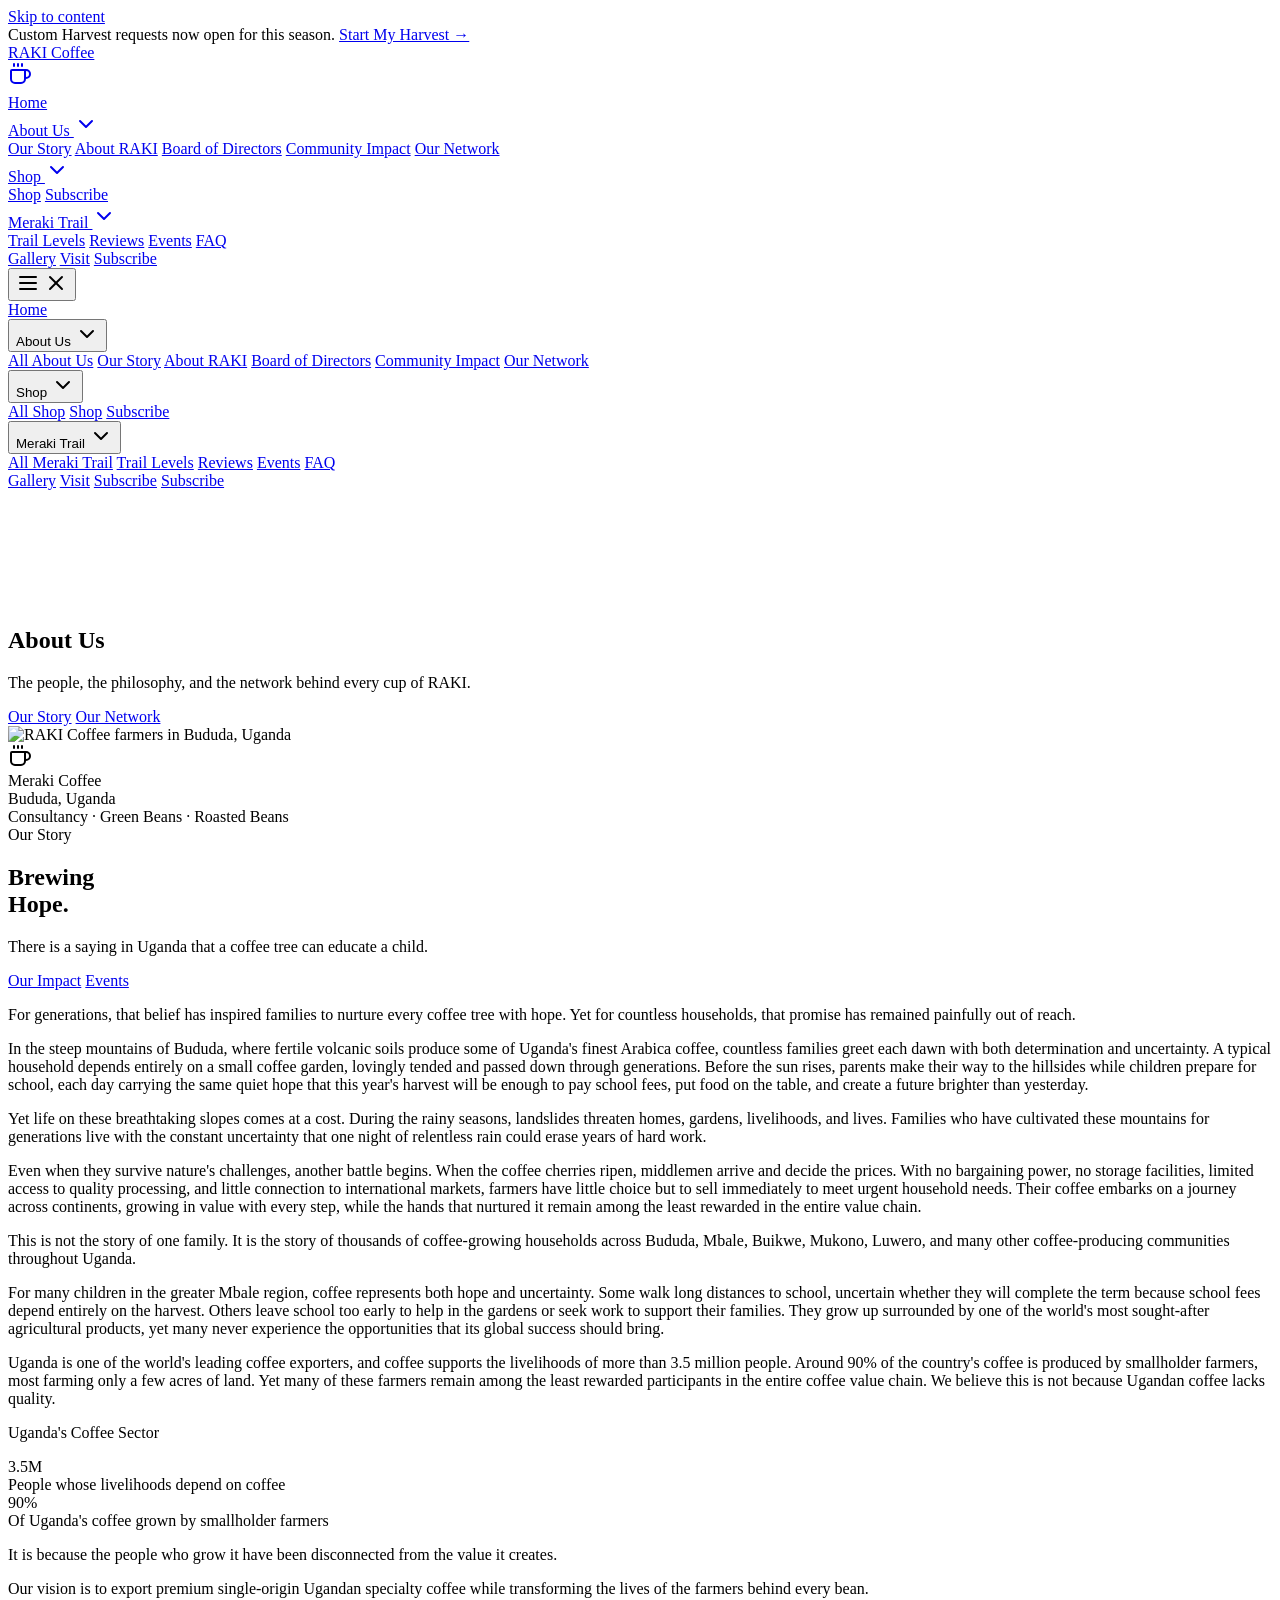
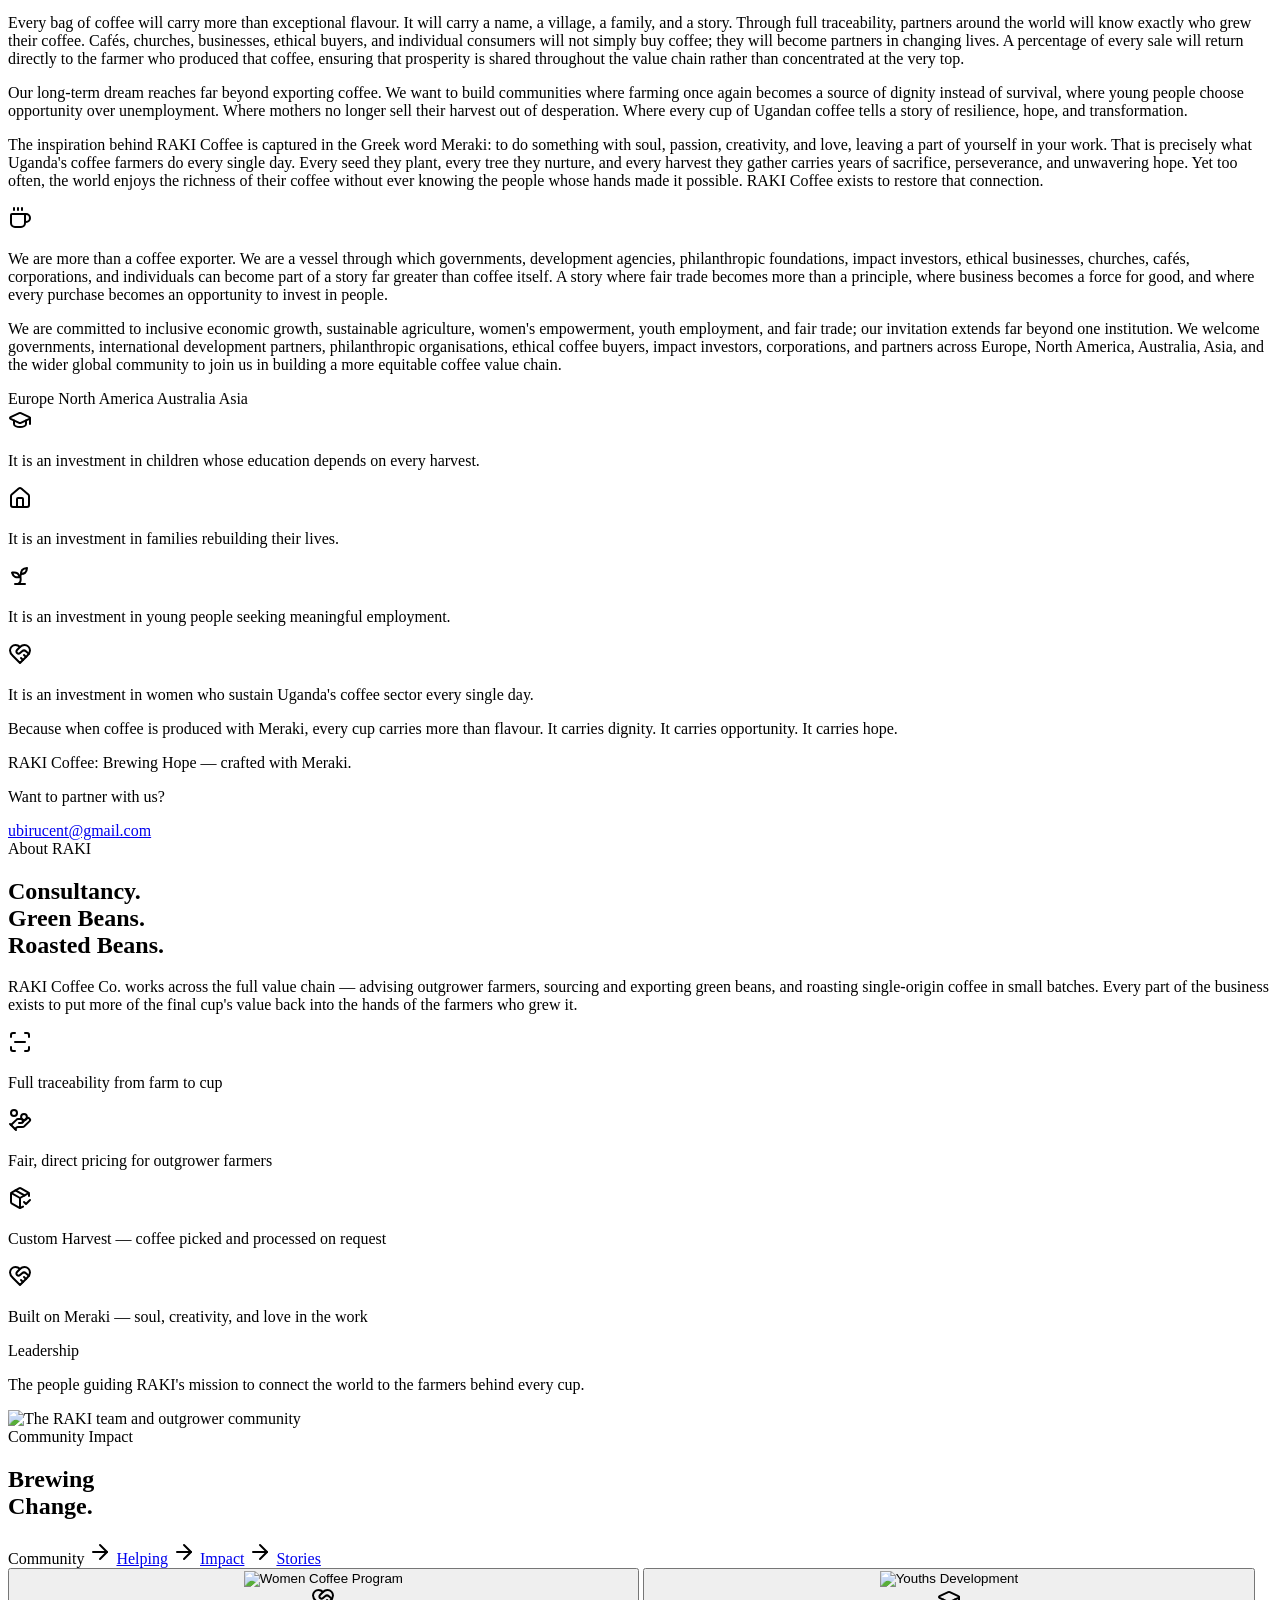
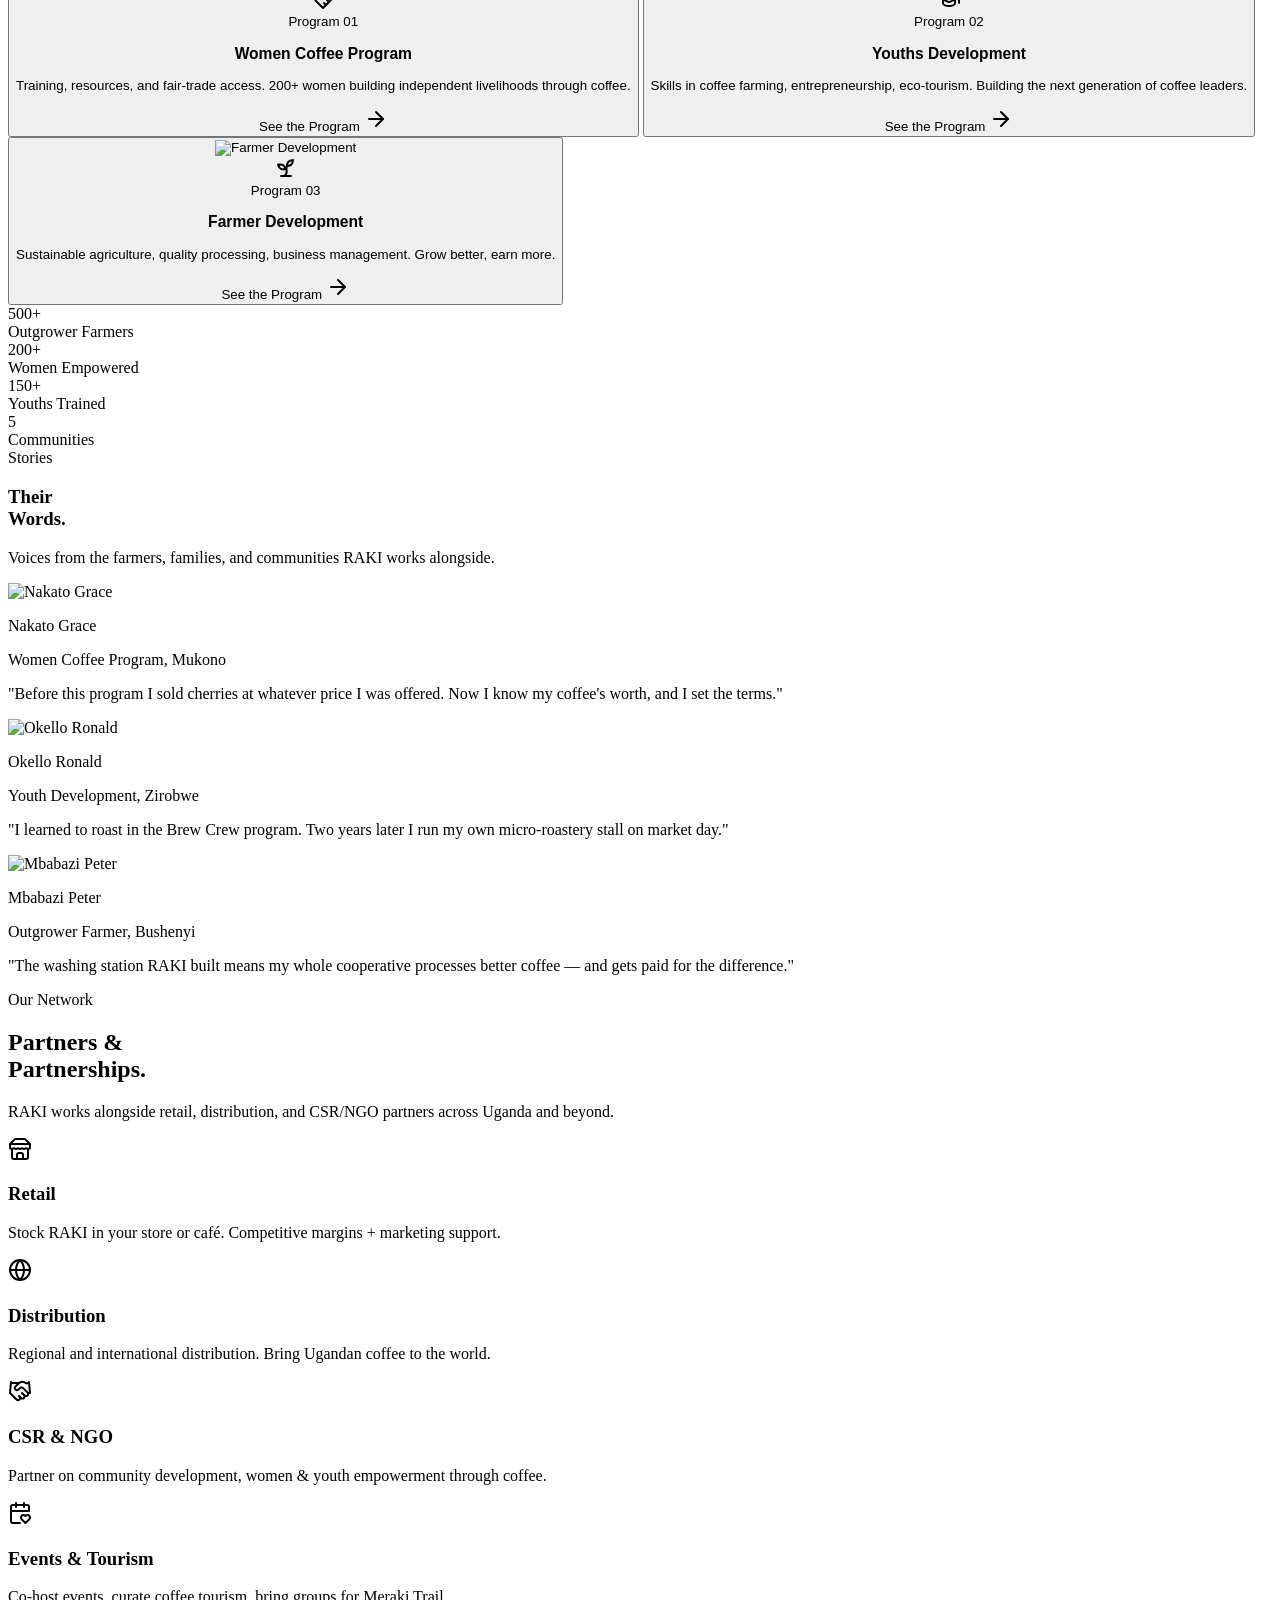
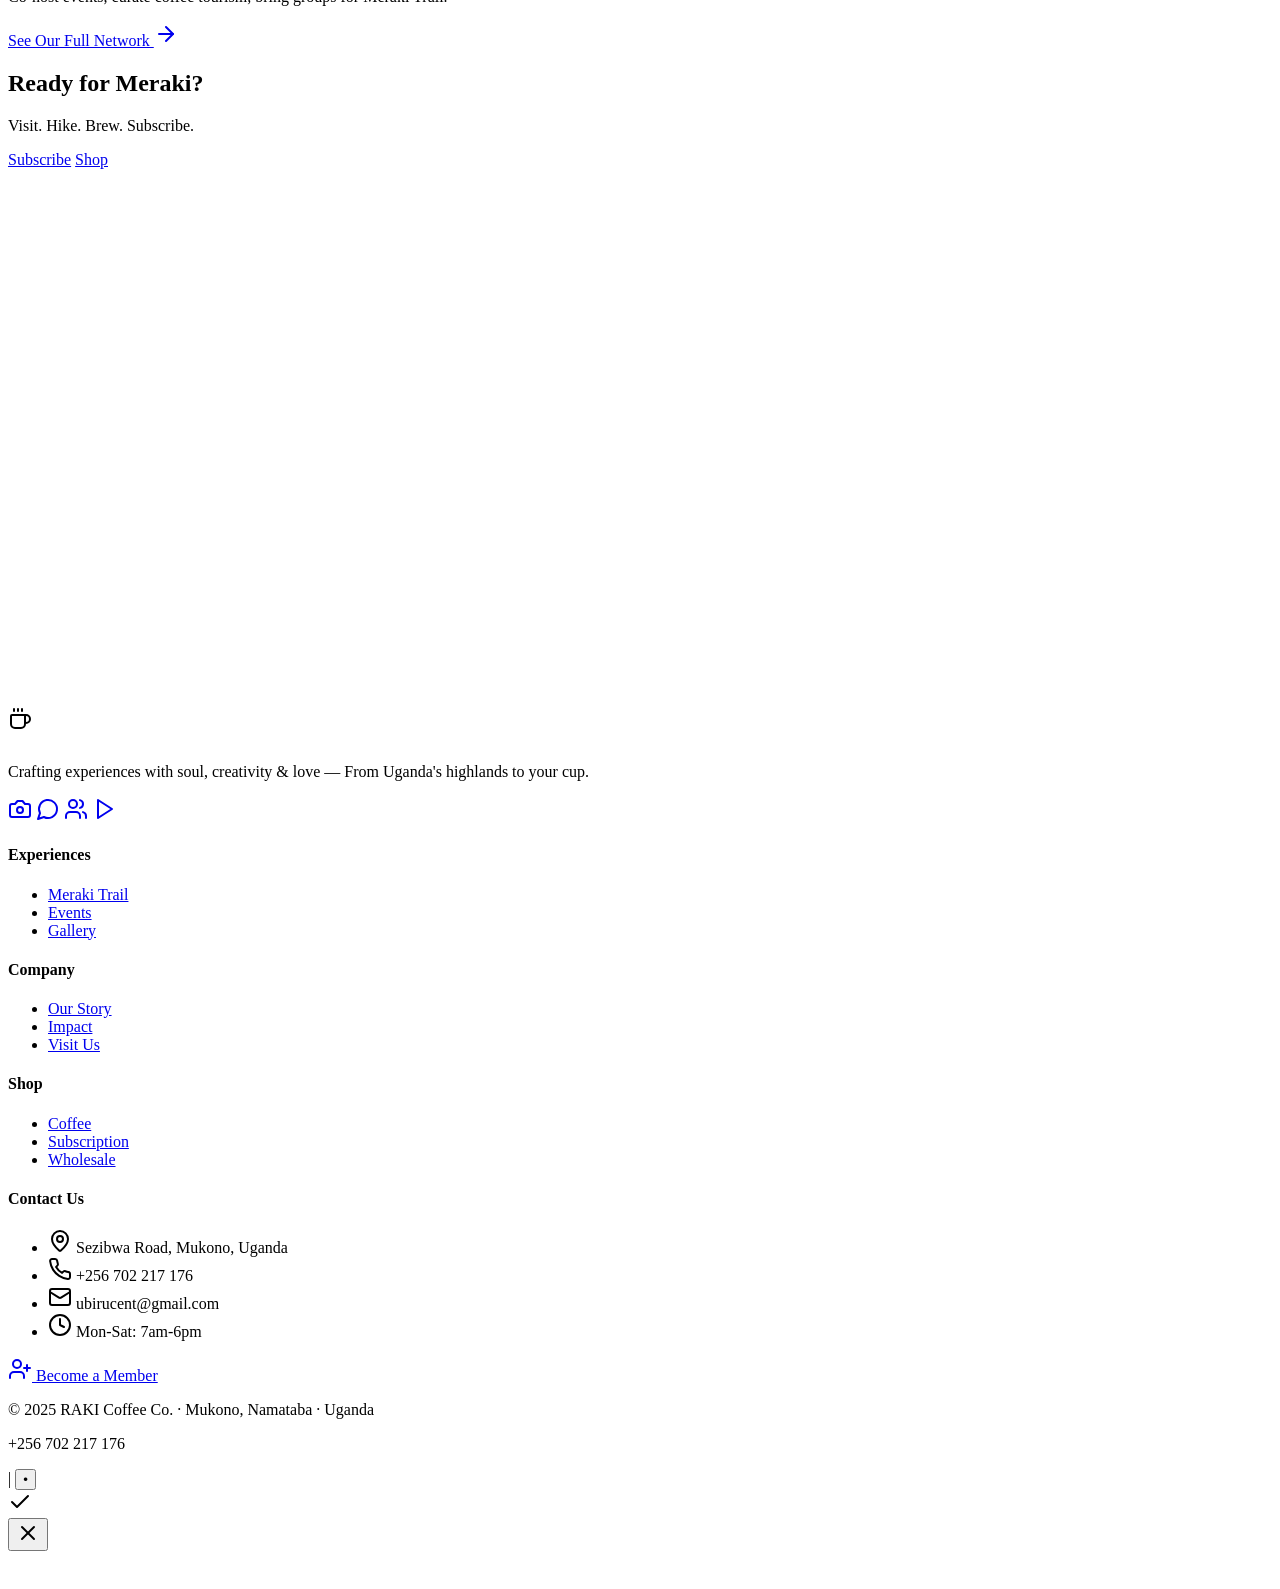
==== About Us — RAKI Coffee Co..html @ f1cea2bf "Create About Us — RAKI Coffee Co..html" ====
<!DOCTYPE html>
<!-- saved from url=(0036)./About%20Us%20%E2%80%94%20RAKI%20Coffee%20Co..html#network -->
<html lang="en" class="scroll-smooth overflow-x-hidden" style="--header-h: 117px;"><head><meta http-equiv="Content-Type" content="text/html; charset=UTF-8">
    
    <meta name="viewport" content="width=device-width, initial-scale=1.0">
    <meta name="csrf-token" content="4722b204cffae035ea14ea6339bcb9c7837bca5b80c71c5cc3071b49255bc951">
    
    
    
    <title>About Us — RAKI Coffee Co.</title>
    <meta name="description" content="RAKI Coffee Co. works across the full value chain — advising outgrower farmers, sourcing and exporting green beans, and roasting single-origin coffee in small batches. Every part of the business exists to put more of the final cup's value back into the hands of the farmers who grew it.">
    <link rel="canonical" href="https://raki.coffee/coffee">

    <meta property="og:type" content="website">
    <meta property="og:title" content="About Us — RAKI Coffee Co.">
    <meta property="og:description" content="RAKI Coffee Co. works across the full value chain — advising outgrower farmers, sourcing and exporting green beans, and roasting single-origin coffee in small batches. Every part of the business exists to put more of the final cup's value back into the hands of the farmers who grew it.">
    <meta property="og:url" content="https://raki.coffee/coffee">
    
    <meta name="twitter:card" content="summary_large_image">
    <meta name="twitter:title" content="About Us — RAKI Coffee Co.">
    <meta name="twitter:description" content="RAKI Coffee Co. works across the full value chain — advising outgrower farmers, sourcing and exporting green beans, and roasting single-origin coffee in small batches. Every part of the business exists to put more of the final cup's value back into the hands of the farmers who grew it.">
    
    

    <link rel="preconnect" href="https://fonts.googleapis.com/">
    <link rel="preconnect" href="https://fonts.gstatic.com/" crossorigin="">
    <link rel="stylesheet" href="./About Us — RAKI Coffee Co._files/tailwind.css">
    <style>
        :root {
            --theme-bark-700: #4A3518;
            --theme-bark-600: #4A3518;
            --theme-bark-400: #5F4726;
            --theme-sand: #F5F0E8;
            --theme-cream: #FAF7F2;
            --theme-color-text-muted: #544020;
            --theme-accent-red: #C8102E;
        }
    </style>
    <link href="./About Us — RAKI Coffee Co._files/css2" rel="stylesheet">
    <link rel="stylesheet" href="./About Us — RAKI Coffee Co._files/styles.css">
    <script type="application/ld+json">
    {
        "@context": "https://schema.org",
        "@type": "LocalBusiness",
        "name": "RAKI Coffee Co.",
        "description": "Uganda's single-origin specialty coffee — impact coffee, ethically sourced, with full farm-to-cup traceability. Shop coffee, book a Meraki Trail experience, or request a Custom Harvest.",
        "url": "https://raki.coffee",
        "telephone": "+256 702 217 176",
        "email": "ubirucent@gmail.com",
        "address": { "@type": "PostalAddress", "streetAddress": "Sezibwa Road, Mukono, Uganda", "addressLocality": "Mukono, Uganda", "addressCountry": "UG" }
    }
    </script>
    
    
    
</head>
<body class="bg-cream text-bark-700 antialiased overflow-x-hidden">
    
    <script>
        window.RAKI_VISITOR_ID = 1;
        window.SITE_WHATSAPP = "256702217176";
    </script>

    <script>
        window.RAKI_VISITOR_ID = 1;
        window.SITE_WHATSAPP = "256702217176";
    </script>
        <!-- NAVIGATION -->
    <a href="#main-content" class="skip-link">Skip to content</a>
    
    <div id="site-header-sticky" class="fixed top-0 left-0 right-0 z-50">
        
<div id="promo-banner" class="bg-bark-700 text-sand">
    <div class="max-w-7xl mx-auto px-6 py-2 flex items-center justify-center gap-3 text-center">
        <span class="text-sm md:text-base font-bold">Custom Harvest requests now open for this season.</span>
        
            <a href="./index.html#custom-harvest" class="promo-arrow-bounce text-sm md:text-base font-bold underline underline-offset-2 whitespace-nowrap hover:no-underline inline-flex items-center gap-1">Start My Harvest →</a>
        
    </div>
</div>


        <nav id="navbar" class="relative bg-cream border-b-2 border-bark-700 nav-scrolled">
            <div class="max-w-7xl mx-auto px-6 py-4 flex justify-between items-center">
                <a href="./index.html" class="flex items-center gap-2.5">
                    
                        <span class="font-display font-bold text-lg md:text-xl tracking-tight text-bark-700 leading-none whitespace-nowrap">RAKI Coffee</span>
                        <div style="height: 32px; width: 32px;" class="bg-bark-700 rounded-md flex items-center justify-center shrink-0">
                            <svg xmlns="http://www.w3.org/2000/svg" width="24" height="24" viewBox="0 0 24 24" fill="none" stroke="currentColor" stroke-width="2" stroke-linecap="round" stroke-linejoin="round" data-lucide="coffee" strokeWidth="1.5" class="lucide lucide-coffee w-4 h-4 text-sand"><path d="M10 2v2"></path><path d="M14 2v2"></path><path d="M16 8a1 1 0 0 1 1 1v8a4 4 0 0 1-4 4H7a4 4 0 0 1-4-4V9a1 1 0 0 1 1-1h14a4 4 0 1 1 0 8h-1"></path><path d="M6 2v2"></path></svg>
                        </div>
                    
                </a>

                <div class="hidden md:flex items-center gap-1">
                    
                        
                        
                        
                        
                            <a href="./index.html" class="nav-link px-4 py-2 text-xs font-bold uppercase tracking-wider rounded-md transition-colors text-bark-600 hover:bg-bark-700 hover:text-sand">Home</a>
                        
                    
                        
                        
                        
                        
                            <div class="nav-dropdown relative">
                                <a href="./About%20Us%20%E2%80%94%20RAKI%20Coffee%20Co..html" class="nav-link nav-dropdown-trigger inline-flex items-center gap-1 px-4 py-2 text-xs font-bold uppercase tracking-wider rounded-md transition-colors nav-link-active" aria-haspopup="true" aria-expanded="true">
                                    About Us
                                    <svg xmlns="http://www.w3.org/2000/svg" width="24" height="24" viewBox="0 0 24 24" fill="none" stroke="currentColor" stroke-width="2" stroke-linecap="round" stroke-linejoin="round" data-lucide="chevron-down" strokeWidth="1.5" class="lucide lucide-chevron-down w-3 h-3 nav-dropdown-chevron"><path d="m6 9 6 6 6-6"></path></svg>
                                </a>
                                <div class="nav-dropdown-menu">
                                    
                                        <a href="./About%20Us%20%E2%80%94%20RAKI%20Coffee%20Co..html#story" class="nav-dropdown-item">Our Story</a>
                                    
                                        <a href="./About%20Us%20%E2%80%94%20RAKI%20Coffee%20Co..html#profile" class="nav-dropdown-item">About RAKI</a>
                                    
                                        <a href="./About%20Us%20%E2%80%94%20RAKI%20Coffee%20Co..html#board" class="nav-dropdown-item">Board of Directors</a>
                                    
                                        <a href="./About%20Us%20%E2%80%94%20RAKI%20Coffee%20Co..html#community" class="nav-dropdown-item">Community Impact</a>
                                    
                                        <a href="./About%20Us%20%E2%80%94%20RAKI%20Coffee%20Co..html#network" class="nav-dropdown-item">Our Network</a>
                                    
                                </div>
                            </div>
                        
                    
                        
                        
                        
                        
                            <div class="nav-dropdown relative">
                                <a href="./Shop%20%26%20Subscribe%20%E2%80%94%20RAKI%20Coffee%20Co..html" class="nav-link nav-dropdown-trigger inline-flex items-center gap-1 px-4 py-2 text-xs font-bold uppercase tracking-wider rounded-md transition-colors text-bark-600 hover:bg-bark-700 hover:text-sand" aria-haspopup="true" aria-expanded="false">
                                    Shop
                                    <svg xmlns="http://www.w3.org/2000/svg" width="24" height="24" viewBox="0 0 24 24" fill="none" stroke="currentColor" stroke-width="2" stroke-linecap="round" stroke-linejoin="round" data-lucide="chevron-down" strokeWidth="1.5" class="lucide lucide-chevron-down w-3 h-3 nav-dropdown-chevron"><path d="m6 9 6 6 6-6"></path></svg>
                                </a>
                                <div class="nav-dropdown-menu">
                                    
                                        <a href="./Shop%20%26%20Subscribe%20%E2%80%94%20RAKI%20Coffee%20Co..html#buy" class="nav-dropdown-item">Shop</a>
                                    
                                        <a href="./Shop%20%26%20Subscribe%20%E2%80%94%20RAKI%20Coffee%20Co..html#subscribe" class="nav-dropdown-item">Subscribe</a>
                                    
                                </div>
                            </div>
                        
                    
                        
                        
                        
                        
                            <div class="nav-dropdown relative">
                                <a href="./Meraki%20Trail%20%E2%80%94%20Book%20an%20Experience%20%E2%80%94%20RAKI%20Coffee%20Co..html" class="nav-link nav-dropdown-trigger inline-flex items-center gap-1 px-4 py-2 text-xs font-bold uppercase tracking-wider rounded-md transition-colors text-bark-600 hover:bg-bark-700 hover:text-sand" aria-haspopup="true" aria-expanded="false">
                                    Meraki Trail
                                    <svg xmlns="http://www.w3.org/2000/svg" width="24" height="24" viewBox="0 0 24 24" fill="none" stroke="currentColor" stroke-width="2" stroke-linecap="round" stroke-linejoin="round" data-lucide="chevron-down" strokeWidth="1.5" class="lucide lucide-chevron-down w-3 h-3 nav-dropdown-chevron"><path d="m6 9 6 6 6-6"></path></svg>
                                </a>
                                <div class="nav-dropdown-menu">
                                    
                                        <a href="./Meraki%20Trail%20%E2%80%94%20Book%20an%20Experience%20%E2%80%94%20RAKI%20Coffee%20Co..html#meraki" class="nav-dropdown-item">Trail Levels</a>
                                    
                                        <a href="./Meraki%20Trail%20%E2%80%94%20Book%20an%20Experience%20%E2%80%94%20RAKI%20Coffee%20Co..html#reviews" class="nav-dropdown-item">Reviews</a>
                                    
                                        <a href="./Meraki%20Trail%20%E2%80%94%20Book%20an%20Experience%20%E2%80%94%20RAKI%20Coffee%20Co..html#events" class="nav-dropdown-item">Events</a>
                                    
                                        <a href="./Meraki%20Trail%20%E2%80%94%20Book%20an%20Experience%20%E2%80%94%20RAKI%20Coffee%20Co..html#faq" class="nav-dropdown-item">FAQ</a>
                                    
                                </div>
                            </div>
                        
                    
                        
                        
                        
                        
                            <a href="./index.html#gallery" class="nav-link px-4 py-2 text-xs font-bold uppercase tracking-wider rounded-md transition-colors text-bark-600 hover:bg-bark-700 hover:text-sand">Gallery</a>
                        
                    
                        
                        
                        
                        
                            <a href="./Visit%20Us%20%E2%80%94%20RAKI%20Coffee%20Co..html" class="nav-link px-4 py-2 text-xs font-bold uppercase tracking-wider rounded-md transition-colors text-bark-600 hover:bg-bark-700 hover:text-sand">Visit</a>
                        
                    
                    
                    
                        <a href="./Shop%20%26%20Subscribe%20%E2%80%94%20RAKI%20Coffee%20Co..html#subscribe" class="ml-3 bg-bark-700 text-sand text-xs font-bold uppercase tracking-wider px-5 py-2.5 hover:bg-bark-800 rounded-md transition-colors border-2 border-bark-700">Subscribe</a>
                    
                </div>

                <button id="mobile-toggle" class="md:hidden w-10 h-10 bg-bark-700 rounded-md flex items-center justify-center" aria-expanded="false" aria-controls="mobile-menu" aria-label="Open menu">
                    <svg xmlns="http://www.w3.org/2000/svg" width="24" height="24" viewBox="0 0 24 24" fill="none" stroke="currentColor" stroke-width="2" stroke-linecap="round" stroke-linejoin="round" data-lucide="menu" strokeWidth="1.5" class="lucide lucide-menu w-5 h-5 text-sand mobile-menu-open-icon"><line x1="4" x2="20" y1="12" y2="12"></line><line x1="4" x2="20" y1="6" y2="6"></line><line x1="4" x2="20" y1="18" y2="18"></line></svg>
                    <svg xmlns="http://www.w3.org/2000/svg" width="24" height="24" viewBox="0 0 24 24" fill="none" stroke="currentColor" stroke-width="2" stroke-linecap="round" stroke-linejoin="round" data-lucide="x" strokeWidth="1.5" class="lucide lucide-x w-5 h-5 text-sand mobile-menu-close-icon hidden"><path d="M18 6 6 18"></path><path d="m6 6 12 12"></path></svg>
                </button>
            </div>

            <div id="mobile-menu" class="hidden md:hidden bg-bark-700 border-t-2 border-bark-800 overflow-y-auto">
                <div class="px-6 py-4 flex flex-col gap-0">
                    
                        
                        
                        
                            <a href="./index.html" class="mobile-link py-3 text-sm font-bold uppercase tracking-wider text-sand border-b border-bark-600">Home</a>
                        
                    
                        
                        
                        
                            <div class="mobile-accordion border-b border-bark-600">
                                <button type="button" class="mobile-accordion-trigger w-full flex items-center justify-between py-3 text-sm font-bold uppercase tracking-wider text-sand" aria-expanded="false">
                                    About Us
                                    <svg xmlns="http://www.w3.org/2000/svg" width="24" height="24" viewBox="0 0 24 24" fill="none" stroke="currentColor" stroke-width="2" stroke-linecap="round" stroke-linejoin="round" data-lucide="chevron-down" strokeWidth="1.5" class="lucide lucide-chevron-down w-4 h-4 mobile-accordion-icon transition-transform"><path d="m6 9 6 6 6-6"></path></svg>
                                </button>
                                <div class="mobile-accordion-panel hidden pb-2">
                                    <a href="./About%20Us%20%E2%80%94%20RAKI%20Coffee%20Co..html" class="mobile-link block py-2 pl-4 text-xs font-mono uppercase tracking-wider text-bark-300">All About Us</a>
                                    
                                        <a href="./About%20Us%20%E2%80%94%20RAKI%20Coffee%20Co..html#story" class="mobile-link block py-2 pl-4 text-xs font-mono uppercase tracking-wider text-bark-300">Our Story</a>
                                    
                                        <a href="./About%20Us%20%E2%80%94%20RAKI%20Coffee%20Co..html#profile" class="mobile-link block py-2 pl-4 text-xs font-mono uppercase tracking-wider text-bark-300">About RAKI</a>
                                    
                                        <a href="./About%20Us%20%E2%80%94%20RAKI%20Coffee%20Co..html#board" class="mobile-link block py-2 pl-4 text-xs font-mono uppercase tracking-wider text-bark-300">Board of Directors</a>
                                    
                                        <a href="./About%20Us%20%E2%80%94%20RAKI%20Coffee%20Co..html#community" class="mobile-link block py-2 pl-4 text-xs font-mono uppercase tracking-wider text-bark-300">Community Impact</a>
                                    
                                        <a href="./About%20Us%20%E2%80%94%20RAKI%20Coffee%20Co..html#network" class="mobile-link block py-2 pl-4 text-xs font-mono uppercase tracking-wider text-bark-300">Our Network</a>
                                    
                                </div>
                            </div>
                        
                    
                        
                        
                        
                            <div class="mobile-accordion border-b border-bark-600">
                                <button type="button" class="mobile-accordion-trigger w-full flex items-center justify-between py-3 text-sm font-bold uppercase tracking-wider text-sand" aria-expanded="false">
                                    Shop
                                    <svg xmlns="http://www.w3.org/2000/svg" width="24" height="24" viewBox="0 0 24 24" fill="none" stroke="currentColor" stroke-width="2" stroke-linecap="round" stroke-linejoin="round" data-lucide="chevron-down" strokeWidth="1.5" class="lucide lucide-chevron-down w-4 h-4 mobile-accordion-icon transition-transform"><path d="m6 9 6 6 6-6"></path></svg>
                                </button>
                                <div class="mobile-accordion-panel hidden pb-2">
                                    <a href="./Shop%20%26%20Subscribe%20%E2%80%94%20RAKI%20Coffee%20Co..html" class="mobile-link block py-2 pl-4 text-xs font-mono uppercase tracking-wider text-bark-300">All Shop</a>
                                    
                                        <a href="./Shop%20%26%20Subscribe%20%E2%80%94%20RAKI%20Coffee%20Co..html#buy" class="mobile-link block py-2 pl-4 text-xs font-mono uppercase tracking-wider text-bark-300">Shop</a>
                                    
                                        <a href="./Shop%20%26%20Subscribe%20%E2%80%94%20RAKI%20Coffee%20Co..html#subscribe" class="mobile-link block py-2 pl-4 text-xs font-mono uppercase tracking-wider text-bark-300">Subscribe</a>
                                    
                                </div>
                            </div>
                        
                    
                        
                        
                        
                            <div class="mobile-accordion border-b border-bark-600">
                                <button type="button" class="mobile-accordion-trigger w-full flex items-center justify-between py-3 text-sm font-bold uppercase tracking-wider text-sand" aria-expanded="false">
                                    Meraki Trail
                                    <svg xmlns="http://www.w3.org/2000/svg" width="24" height="24" viewBox="0 0 24 24" fill="none" stroke="currentColor" stroke-width="2" stroke-linecap="round" stroke-linejoin="round" data-lucide="chevron-down" strokeWidth="1.5" class="lucide lucide-chevron-down w-4 h-4 mobile-accordion-icon transition-transform"><path d="m6 9 6 6 6-6"></path></svg>
                                </button>
                                <div class="mobile-accordion-panel hidden pb-2">
                                    <a href="./Meraki%20Trail%20%E2%80%94%20Book%20an%20Experience%20%E2%80%94%20RAKI%20Coffee%20Co..html" class="mobile-link block py-2 pl-4 text-xs font-mono uppercase tracking-wider text-bark-300">All Meraki Trail</a>
                                    
                                        <a href="./Meraki%20Trail%20%E2%80%94%20Book%20an%20Experience%20%E2%80%94%20RAKI%20Coffee%20Co..html#meraki" class="mobile-link block py-2 pl-4 text-xs font-mono uppercase tracking-wider text-bark-300">Trail Levels</a>
                                    
                                        <a href="./Meraki%20Trail%20%E2%80%94%20Book%20an%20Experience%20%E2%80%94%20RAKI%20Coffee%20Co..html#reviews" class="mobile-link block py-2 pl-4 text-xs font-mono uppercase tracking-wider text-bark-300">Reviews</a>
                                    
                                        <a href="./Meraki%20Trail%20%E2%80%94%20Book%20an%20Experience%20%E2%80%94%20RAKI%20Coffee%20Co..html#events" class="mobile-link block py-2 pl-4 text-xs font-mono uppercase tracking-wider text-bark-300">Events</a>
                                    
                                        <a href="./Meraki%20Trail%20%E2%80%94%20Book%20an%20Experience%20%E2%80%94%20RAKI%20Coffee%20Co..html#faq" class="mobile-link block py-2 pl-4 text-xs font-mono uppercase tracking-wider text-bark-300">FAQ</a>
                                    
                                </div>
                            </div>
                        
                    
                        
                        
                        
                            <a href="./index.html#gallery" class="mobile-link py-3 text-sm font-bold uppercase tracking-wider text-sand border-b border-bark-600">Gallery</a>
                        
                    
                        
                        
                        
                            <a href="./Visit%20Us%20%E2%80%94%20RAKI%20Coffee%20Co..html" class="mobile-link py-3 text-sm font-bold uppercase tracking-wider text-sand border-b border-bark-600">Visit</a>
                        
                    
                        
                        
                        
                            <a href="./Shop%20%26%20Subscribe%20%E2%80%94%20RAKI%20Coffee%20Co..html#subscribe" class="mobile-link py-3 text-sm font-bold uppercase tracking-wider text-sand border-b border-bark-600">Subscribe</a>
                        
                    
                    
                        <a href="./Shop%20%26%20Subscribe%20%E2%80%94%20RAKI%20Coffee%20Co..html#subscribe" class="mt-3 text-center bg-sand text-bark-700 text-sm font-bold uppercase tracking-wider px-6 py-3 rounded-md border-2 border-sand">Subscribe</a>
                    
                </div>
            </div>
        </nav>
    </div>
    <div id="main-content" tabindex="-1"></div>


    <!-- ABOUT US HUB -->
    
    <section class="pt-32 pb-12 md:pt-40 bg-sand border-b-2 border-bark-700" style="padding-top: 117px; opacity: 1; transform: translateY(0px); transition: opacity 0.6s, transform 0.6s;">
        <div class="max-w-5xl mx-auto px-6 flex flex-col md:flex-row items-center justify-between gap-6">
            <div>
                <h1 class="text-3xl md:text-4xl font-black tracking-tighter uppercase text-bark-700 leading-none">About Us</h1>
                <p class="text-sm text-bark-500 mt-1 max-w-md">The people, the philosophy, and the network behind every cup of RAKI.</p>
            </div>
            <div class="flex gap-3">
                <a href="./About%20Us%20%E2%80%94%20RAKI%20Coffee%20Co..html#story" class="bg-bark-700 text-sand font-bold text-xs uppercase tracking-wider px-8 py-3.5 rounded-md border-2 border-bark-700 hover:bg-transparent hover:text-bark-700 transition-colors">Our Story</a>
                <a href="./Visit%20Us%20%E2%80%94%20RAKI%20Coffee%20Co..html#visit" class="bg-transparent text-bark-700 font-bold text-xs uppercase tracking-wider px-8 py-3.5 rounded-md border-2 border-bark-700 hover:bg-bark-700 hover:text-sand transition-colors">Our Network</a>
            </div>
        </div>
    </section>
    

    <!-- OUR STORY -->
    
    <section id="story" class="py-16 md:py-24 bg-cream" style="opacity: 1; transform: translateY(0px); transition: opacity 0.6s, transform 0.6s;">
        <div class="max-w-7xl mx-auto px-6">
            <div class="grid lg:grid-cols-2 gap-12 items-start mb-16">
                <div class="relative">
                    <div class="border-2 border-bark-700 rounded-lg hard-shadow overflow-hidden">
                        <img src="./About Us — RAKI Coffee Co._files/288-700x550.jpg" alt="RAKI Coffee farmers in Bududa, Uganda" class="w-full h-[500px] object-cover" loading="lazy" decoding="async">
                    </div>
                    <div class="absolute -bottom-6 -right-3 md:right-6 bg-bark-700 text-sand p-5 border-2 border-bark-700 rounded-lg hard-shadow-sand max-w-[240px]">
                        <div class="flex items-center gap-3 mb-3 border-b border-bark-500 pb-3">
                            <div class="w-8 h-8 bg-bark-400 rounded-md flex items-center justify-center flex-shrink-0">
                                <svg xmlns="http://www.w3.org/2000/svg" width="24" height="24" viewBox="0 0 24 24" fill="none" stroke="currentColor" stroke-width="2" stroke-linecap="round" stroke-linejoin="round" data-lucide="coffee" strokeWidth="1.5" class="lucide lucide-coffee w-4 h-4 text-bark-700"><path d="M10 2v2"></path><path d="M14 2v2"></path><path d="M16 8a1 1 0 0 1 1 1v8a4 4 0 0 1-4 4H7a4 4 0 0 1-4-4V9a1 1 0 0 1 1-1h14a4 4 0 1 1 0 8h-1"></path><path d="M6 2v2"></path></svg>
                            </div>
                            <div>
                                <div class="text-[10px] font-mono font-bold uppercase tracking-wider text-sand">Meraki Coffee</div>
                                <div class="text-[8px] font-mono text-bark-400">Bududa, Uganda</div>
                            </div>
                        </div>
                        <div class="text-[10px] font-mono text-bark-300 leading-relaxed">Consultancy · Green Beans · Roasted Beans</div>
                    </div>
                </div>

                <div class="lg:pt-8">
                    <span class="text-[10px] font-mono font-bold uppercase tracking-[0.25em] text-bark-400 mb-3 block">Our Story</span>
                    <h2 class="text-4xl md:text-5xl font-black tracking-tighter uppercase leading-[0.9] mb-6">Brewing<br>Hope.</h2>
                    <div class="border-l-4 border-bark-700 pl-5 mb-6">
                        <p class="font-display italic text-lg text-bark-600 leading-relaxed">There is a saying in Uganda that a coffee tree can educate a child.</p>
                    </div>
                    <div class="flex flex-wrap gap-3">
                        <a href="./About%20Us%20%E2%80%94%20RAKI%20Coffee%20Co..html#community" class="bg-bark-700 text-sand font-bold text-xs uppercase tracking-wider px-6 py-3 rounded-md border-2 border-bark-700 hover:bg-transparent hover:text-bark-700 transition-colors">Our Impact</a>
                        <a href="./Meraki%20Trail%20%E2%80%94%20Book%20an%20Experience%20%E2%80%94%20RAKI%20Coffee%20Co..html#events" class="bg-transparent text-bark-700 font-bold text-xs uppercase tracking-wider px-6 py-3 rounded-md border-2 border-bark-700 hover:bg-bark-700 hover:text-sand transition-colors">Events</a>
                    </div>
                </div>
            </div>

            
                
                
                <div class="max-w-3xl mx-auto mb-10">
                    <!-- The Weight -->
                    <div class="space-y-4 mb-8">
                        <p class="text-[15px] text-bark-600 leading-relaxed">For generations, that belief has inspired families to nurture every coffee tree with hope. Yet for countless households, that promise has remained painfully out of reach.</p>
                        <p class="text-[15px] text-bark-600 leading-relaxed">In the steep mountains of Bududa, where fertile volcanic soils produce some of Uganda's finest Arabica coffee, countless families greet each dawn with both determination and uncertainty. A typical household depends entirely on a small coffee garden, lovingly tended and passed down through generations. Before the sun rises, parents make their way to the hillsides while children prepare for school, each day carrying the same quiet hope that this year's harvest will be enough to pay school fees, put food on the table, and create a future brighter than yesterday.</p>
                        <p class="text-[15px] text-bark-600 leading-relaxed">Yet life on these breathtaking slopes comes at a cost. During the rainy seasons, landslides threaten homes, gardens, livelihoods, and lives. Families who have cultivated these mountains for generations live with the constant uncertainty that one night of relentless rain could erase years of hard work.</p>
                        <p class="text-[15px] text-bark-600 leading-relaxed">Even when they survive nature's challenges, another battle begins. When the coffee cherries ripen, middlemen arrive and decide the prices. With no bargaining power, no storage facilities, limited access to quality processing, and little connection to international markets, farmers have little choice but to sell immediately to meet urgent household needs. Their coffee embarks on a journey across continents, growing in value with every step, while the hands that nurtured it remain among the least rewarded in the entire value chain.</p>
                    </div>

                    <!-- The Wider Truth -->
                    <div class="space-y-4 mb-8">
                        <p class="text-[15px] text-bark-600 leading-relaxed">This is not the story of one family. It is the story of thousands of coffee-growing households across Bududa, Mbale, Buikwe, Mukono, Luwero, and many other coffee-producing communities throughout Uganda.</p>
                        <p class="text-[15px] text-bark-600 leading-relaxed">For many children in the greater Mbale region, coffee represents both hope and uncertainty. Some walk long distances to school, uncertain whether they will complete the term because school fees depend entirely on the harvest. Others leave school too early to help in the gardens or seek work to support their families. They grow up surrounded by one of the world's most sought-after agricultural products, yet many never experience the opportunities that its global success should bring.</p>
                        <p class="text-[15px] text-bark-600 leading-relaxed">Uganda is one of the world's leading coffee exporters, and coffee supports the livelihoods of more than 3.5 million people. Around 90% of the country's coffee is produced by smallholder farmers, most farming only a few acres of land. Yet many of these farmers remain among the least rewarded participants in the entire coffee value chain. We believe this is not because Ugandan coffee lacks quality.</p>
                    </div>

                    
                    <div class="mb-8">
                        <p class="text-[9px] font-mono uppercase tracking-widest text-bark-400 text-center mb-3">Uganda's Coffee Sector</p>
                        <div class="grid grid-cols-2 gap-4 max-w-lg mx-auto">
                            <div class="bg-sand border-2 border-bark-200 rounded-lg p-5 text-center">
                                <div class="count-up font-display text-3xl font-black text-bark-700 leading-none mb-1">3.5M</div>
                                <div class="text-[9px] font-mono font-bold uppercase tracking-widest text-bark-500">People whose livelihoods depend on coffee</div>
                            </div>
                            <div class="bg-sand border-2 border-bark-200 rounded-lg p-5 text-center">
                                <div class="count-up font-display text-3xl font-black text-bark-700 leading-none mb-1">90%</div>
                                <div class="text-[9px] font-mono font-bold uppercase tracking-widest text-bark-500">Of Uganda's coffee grown by smallholder farmers</div>
                            </div>
                        </div>
                    </div>
                    

                    <div class="max-w-xl mx-auto border-y-2 border-bark-700 py-6 mb-10 text-center">
                        <p class="font-display italic text-xl md:text-2xl text-bark-700 leading-snug">It is because the people who grow it have been disconnected from the value it creates.</p>
                    </div>

                    <!-- The Vision -->
                    
                    <div class="bg-white border-2 border-bark-700 rounded-lg hard-shadow-sm p-6 mb-6">
                        <p class="font-display text-xl md:text-2xl font-bold text-bark-700 leading-snug">Our vision is to export premium single-origin Ugandan specialty coffee while transforming the lives of the farmers behind every bean.</p>
                    </div>
                    
                    <p class="text-[15px] text-bark-600 leading-relaxed mb-4">Every bag of coffee will carry more than exceptional flavour. It will carry a name, a village, a family, and a story. Through full traceability, partners around the world will know exactly who grew their coffee. Cafés, churches, businesses, ethical buyers, and individual consumers will not simply buy coffee; they will become partners in changing lives. A percentage of every sale will return directly to the farmer who produced that coffee, ensuring that prosperity is shared throughout the value chain rather than concentrated at the very top.</p>
                    <p class="text-[15px] text-bark-600 leading-relaxed mb-8">Our long-term dream reaches far beyond exporting coffee. We want to build communities where farming once again becomes a source of dignity instead of survival, where young people choose opportunity over unemployment. Where mothers no longer sell their harvest out of desperation. Where every cup of Ugandan coffee tells a story of resilience, hope, and transformation.</p>

                    <!-- Meraki -->
                    <p class="text-[15px] text-bark-600 leading-relaxed mb-8">The inspiration behind RAKI Coffee is captured in the Greek word Meraki: to do something with soul, passion, creativity, and love, leaving a part of yourself in your work. That is precisely what Uganda's coffee farmers do every single day. Every seed they plant, every tree they nurture, and every harvest they gather carries years of sacrifice, perseverance, and unwavering hope. Yet too often, the world enjoys the richness of their coffee without ever knowing the people whose hands made it possible. RAKI Coffee exists to restore that connection.</p>

                    <div class="flex items-center justify-center gap-3 mb-8" aria-hidden="true">
                        <span class="w-8 h-px bg-bark-300"></span>
                        <svg xmlns="http://www.w3.org/2000/svg" width="24" height="24" viewBox="0 0 24 24" fill="none" stroke="currentColor" stroke-width="2" stroke-linecap="round" stroke-linejoin="round" data-lucide="coffee" strokeWidth="1.5" class="lucide lucide-coffee w-4 h-4 text-bark-400"><path d="M10 2v2"></path><path d="M14 2v2"></path><path d="M16 8a1 1 0 0 1 1 1v8a4 4 0 0 1-4 4H7a4 4 0 0 1-4-4V9a1 1 0 0 1 1-1h14a4 4 0 1 1 0 8h-1"></path><path d="M6 2v2"></path></svg>
                        <span class="w-8 h-px bg-bark-300"></span>
                    </div>

                    <!-- The Invitation -->
                    <div class="space-y-4 mb-6">
                        <p class="text-[15px] text-bark-600 leading-relaxed">We are more than a coffee exporter. We are a vessel through which governments, development agencies, philanthropic foundations, impact investors, ethical businesses, churches, cafés, corporations, and individuals can become part of a story far greater than coffee itself. A story where fair trade becomes more than a principle, where business becomes a force for good, and where every purchase becomes an opportunity to invest in people.</p>
                        <p class="text-[15px] text-bark-600 leading-relaxed">We are committed to inclusive economic growth, sustainable agriculture, women's empowerment, youth employment, and fair trade; our invitation extends far beyond one institution. We welcome governments, international development partners, philanthropic organisations, ethical coffee buyers, impact investors, corporations, and partners across Europe, North America, Australia, Asia, and the wider global community to join us in building a more equitable coffee value chain.</p>
                    </div>
                    <div class="flex flex-wrap gap-2 justify-center mb-10">
                        
                            <span class="text-[10px] font-mono font-bold uppercase tracking-widest text-bark-700 border-2 border-bark-700 rounded-full px-4 py-1.5">Europe</span>
                        
                            <span class="text-[10px] font-mono font-bold uppercase tracking-widest text-bark-700 border-2 border-bark-700 rounded-full px-4 py-1.5">North America</span>
                        
                            <span class="text-[10px] font-mono font-bold uppercase tracking-widest text-bark-700 border-2 border-bark-700 rounded-full px-4 py-1.5">Australia</span>
                        
                            <span class="text-[10px] font-mono font-bold uppercase tracking-widest text-bark-700 border-2 border-bark-700 rounded-full px-4 py-1.5">Asia</span>
                        
                    </div>

                    <!-- The Investment -->
                    <div class="grid sm:grid-cols-2 gap-4 mb-10">
                        
                            <div class="bg-white border-2 border-bark-700 rounded-lg hard-shadow-sm p-4 flex items-start gap-3">
                                <div class="w-9 h-9 bg-accent-red/10 rounded-md flex items-center justify-center flex-shrink-0">
                                    <svg xmlns="http://www.w3.org/2000/svg" width="24" height="24" viewBox="0 0 24 24" fill="none" stroke="currentColor" stroke-width="2" stroke-linecap="round" stroke-linejoin="round" data-lucide="graduation-cap" strokeWidth="1.5" class="lucide lucide-graduation-cap w-4 h-4 text-accent-red"><path d="M21.42 10.922a1 1 0 0 0-.019-1.838L12.83 5.18a2 2 0 0 0-1.66 0L2.6 9.08a1 1 0 0 0 0 1.832l8.57 3.908a2 2 0 0 0 1.66 0z"></path><path d="M22 10v6"></path><path d="M6 12.5V16a6 3 0 0 0 12 0v-3.5"></path></svg>
                                </div>
                                <p class="text-xs font-bold text-bark-700 leading-snug pt-1.5">It is an investment in children whose education depends on every harvest.</p>
                            </div>
                        
                            <div class="bg-white border-2 border-bark-700 rounded-lg hard-shadow-sm p-4 flex items-start gap-3">
                                <div class="w-9 h-9 bg-accent-red/10 rounded-md flex items-center justify-center flex-shrink-0">
                                    <svg xmlns="http://www.w3.org/2000/svg" width="24" height="24" viewBox="0 0 24 24" fill="none" stroke="currentColor" stroke-width="2" stroke-linecap="round" stroke-linejoin="round" data-lucide="home" strokeWidth="1.5" class="lucide lucide-home w-4 h-4 text-accent-red"><path d="M15 21v-8a1 1 0 0 0-1-1h-4a1 1 0 0 0-1 1v8"></path><path d="M3 10a2 2 0 0 1 .709-1.528l7-5.999a2 2 0 0 1 2.582 0l7 5.999A2 2 0 0 1 21 10v9a2 2 0 0 1-2 2H5a2 2 0 0 1-2-2z"></path></svg>
                                </div>
                                <p class="text-xs font-bold text-bark-700 leading-snug pt-1.5">It is an investment in families rebuilding their lives.</p>
                            </div>
                        
                            <div class="bg-white border-2 border-bark-700 rounded-lg hard-shadow-sm p-4 flex items-start gap-3">
                                <div class="w-9 h-9 bg-accent-red/10 rounded-md flex items-center justify-center flex-shrink-0">
                                    <svg xmlns="http://www.w3.org/2000/svg" width="24" height="24" viewBox="0 0 24 24" fill="none" stroke="currentColor" stroke-width="2" stroke-linecap="round" stroke-linejoin="round" data-lucide="sprout" strokeWidth="1.5" class="lucide lucide-sprout w-4 h-4 text-accent-red"><path d="M7 20h10"></path><path d="M10 20c5.5-2.5.8-6.4 3-10"></path><path d="M9.5 9.4c1.1.8 1.8 2.2 2.3 3.7-2 .4-3.5.4-4.8-.3-1.2-.6-2.3-1.9-3-4.2 2.8-.5 4.4 0 5.5.8z"></path><path d="M14.1 6a7 7 0 0 0-1.1 4c1.9-.1 3.3-.6 4.3-1.4 1-1 1.6-2.3 1.7-4.6-2.7.1-4 1-4.9 2z"></path></svg>
                                </div>
                                <p class="text-xs font-bold text-bark-700 leading-snug pt-1.5">It is an investment in young people seeking meaningful employment.</p>
                            </div>
                        
                            <div class="bg-white border-2 border-bark-700 rounded-lg hard-shadow-sm p-4 flex items-start gap-3">
                                <div class="w-9 h-9 bg-accent-red/10 rounded-md flex items-center justify-center flex-shrink-0">
                                    <svg xmlns="http://www.w3.org/2000/svg" width="24" height="24" viewBox="0 0 24 24" fill="none" stroke="currentColor" stroke-width="2" stroke-linecap="round" stroke-linejoin="round" data-lucide="heart-handshake" strokeWidth="1.5" class="lucide lucide-heart-handshake w-4 h-4 text-accent-red"><path d="M19 14c1.49-1.46 3-3.21 3-5.5A5.5 5.5 0 0 0 16.5 3c-1.76 0-3 .5-4.5 2-1.5-1.5-2.74-2-4.5-2A5.5 5.5 0 0 0 2 8.5c0 2.3 1.5 4.05 3 5.5l7 7Z"></path><path d="M12 5 9.04 7.96a2.17 2.17 0 0 0 0 3.08c.82.82 2.13.85 3 .07l2.07-1.9a2.82 2.82 0 0 1 3.79 0l2.96 2.66"></path><path d="m18 15-2-2"></path><path d="m15 18-2-2"></path></svg>
                                </div>
                                <p class="text-xs font-bold text-bark-700 leading-snug pt-1.5">It is an investment in women who sustain Uganda's coffee sector every single day.</p>
                            </div>
                        
                    </div>

                    <div class="max-w-xl mx-auto text-center mb-8">
                        <p class="font-display italic text-2xl md:text-3xl text-bark-700 leading-snug">Because when coffee is produced with Meraki, every cup carries more than flavour. It carries dignity. It carries opportunity. It carries hope.</p>
                    </div>

                    <div class="text-center border-t-2 border-bark-200 pt-8">
                        <p class="font-mono text-xs md:text-sm font-bold uppercase tracking-[0.2em] text-bark-700">RAKI Coffee: Brewing Hope — crafted with Meraki.</p>
                    </div>
                </div>
                
            
            <div class="max-w-2xl mx-auto border-t-2 border-bark-200 pt-6 text-center">
                <p class="text-[10px] font-mono font-bold uppercase tracking-widest text-bark-400 mb-2">Want to partner with us?</p>
                <a href="mailto:ubirucent@gmail.com" class="text-bark-700 font-bold text-sm underline underline-offset-4 decoration-bark-300 hover:decoration-bark-700 transition-colors">ubirucent@gmail.com</a>
            </div>
            
            
        </div>
    </section>
    

    <!-- ABOUT RAKI / COMPANY PROFILE -->
    <section id="profile" class="py-16 md:py-24 bg-sand" style="opacity: 1; transform: translateY(0px); transition: opacity 0.6s, transform 0.6s;">
        <div class="max-w-7xl mx-auto px-6">
            <div class="grid lg:grid-cols-2 gap-12 items-start">
                <div>
                    <span class="text-[10px] font-mono font-bold uppercase tracking-[0.25em] text-bark-400 mb-3 block">About RAKI</span>
                    <h2 class="font-display text-3xl md:text-4xl font-bold text-bark-700 leading-tight mb-6">Consultancy.<br>Green Beans.<br>Roasted Beans.</h2>
                    <p class="text-sm text-bark-500 leading-relaxed">RAKI Coffee Co. works across the full value chain — advising outgrower farmers, sourcing and exporting green beans, and roasting single-origin coffee in small batches. Every part of the business exists to put more of the final cup's value back into the hands of the farmers who grew it.</p>
                </div>
                <div class="grid sm:grid-cols-2 gap-4">
                    
                        <div class="bg-white border-2 border-bark-700 rounded-lg hard-shadow-sm p-4 flex items-start gap-3">
                            <div class="w-9 h-9 bg-accent-red/10 rounded-md flex items-center justify-center flex-shrink-0">
                                <svg xmlns="http://www.w3.org/2000/svg" width="24" height="24" viewBox="0 0 24 24" fill="none" stroke="currentColor" stroke-width="2" stroke-linecap="round" stroke-linejoin="round" data-lucide="scan-line" strokeWidth="1.5" class="lucide lucide-scan-line w-4 h-4 text-accent-red"><path d="M3 7V5a2 2 0 0 1 2-2h2"></path><path d="M17 3h2a2 2 0 0 1 2 2v2"></path><path d="M21 17v2a2 2 0 0 1-2 2h-2"></path><path d="M7 21H5a2 2 0 0 1-2-2v-2"></path><path d="M7 12h10"></path></svg>
                            </div>
                            <p class="text-xs font-bold text-bark-700 leading-snug pt-1.5">Full traceability from farm to cup</p>
                        </div>
                    
                        <div class="bg-white border-2 border-bark-700 rounded-lg hard-shadow-sm p-4 flex items-start gap-3">
                            <div class="w-9 h-9 bg-accent-red/10 rounded-md flex items-center justify-center flex-shrink-0">
                                <svg xmlns="http://www.w3.org/2000/svg" width="24" height="24" viewBox="0 0 24 24" fill="none" stroke="currentColor" stroke-width="2" stroke-linecap="round" stroke-linejoin="round" data-lucide="hand-coins" strokeWidth="1.5" class="lucide lucide-hand-coins w-4 h-4 text-accent-red"><path d="M11 15h2a2 2 0 1 0 0-4h-3c-.6 0-1.1.2-1.4.6L3 17"></path><path d="m7 21 1.6-1.4c.3-.4.8-.6 1.4-.6h4c1.1 0 2.1-.4 2.8-1.2l4.6-4.4a2 2 0 0 0-2.75-2.91l-4.2 3.9"></path><path d="m2 16 6 6"></path><circle cx="16" cy="9" r="2.9"></circle><circle cx="6" cy="5" r="3"></circle></svg>
                            </div>
                            <p class="text-xs font-bold text-bark-700 leading-snug pt-1.5">Fair, direct pricing for outgrower farmers</p>
                        </div>
                    
                        <div class="bg-white border-2 border-bark-700 rounded-lg hard-shadow-sm p-4 flex items-start gap-3">
                            <div class="w-9 h-9 bg-accent-red/10 rounded-md flex items-center justify-center flex-shrink-0">
                                <svg xmlns="http://www.w3.org/2000/svg" width="24" height="24" viewBox="0 0 24 24" fill="none" stroke="currentColor" stroke-width="2" stroke-linecap="round" stroke-linejoin="round" data-lucide="package-check" strokeWidth="1.5" class="lucide lucide-package-check w-4 h-4 text-accent-red"><path d="m16 16 2 2 4-4"></path><path d="M21 10V8a2 2 0 0 0-1-1.73l-7-4a2 2 0 0 0-2 0l-7 4A2 2 0 0 0 3 8v8a2 2 0 0 0 1 1.73l7 4a2 2 0 0 0 2 0l2-1.14"></path><path d="m7.5 4.27 9 5.15"></path><polyline points="3.29 7 12 12 20.71 7"></polyline><line x1="12" x2="12" y1="22" y2="12"></line></svg>
                            </div>
                            <p class="text-xs font-bold text-bark-700 leading-snug pt-1.5">Custom Harvest — coffee picked and processed on request</p>
                        </div>
                    
                        <div class="bg-white border-2 border-bark-700 rounded-lg hard-shadow-sm p-4 flex items-start gap-3">
                            <div class="w-9 h-9 bg-accent-red/10 rounded-md flex items-center justify-center flex-shrink-0">
                                <svg xmlns="http://www.w3.org/2000/svg" width="24" height="24" viewBox="0 0 24 24" fill="none" stroke="currentColor" stroke-width="2" stroke-linecap="round" stroke-linejoin="round" data-lucide="heart-handshake" strokeWidth="1.5" class="lucide lucide-heart-handshake w-4 h-4 text-accent-red"><path d="M19 14c1.49-1.46 3-3.21 3-5.5A5.5 5.5 0 0 0 16.5 3c-1.76 0-3 .5-4.5 2-1.5-1.5-2.74-2-4.5-2A5.5 5.5 0 0 0 2 8.5c0 2.3 1.5 4.05 3 5.5l7 7Z"></path><path d="M12 5 9.04 7.96a2.17 2.17 0 0 0 0 3.08c.82.82 2.13.85 3 .07l2.07-1.9a2.82 2.82 0 0 1 3.79 0l2.96 2.66"></path><path d="m18 15-2-2"></path><path d="m15 18-2-2"></path></svg>
                            </div>
                            <p class="text-xs font-bold text-bark-700 leading-snug pt-1.5">Built on Meraki — soul, creativity, and love in the work</p>
                        </div>
                    
                </div>
            </div>
        </div>
    </section>

    <!-- BOARD OF DIRECTORS (deep) -->
    <section id="board" class="py-16 md:py-24 bg-cream" style="opacity: 1; transform: translateY(0px); transition: opacity 0.6s, transform 0.6s;">
        <div class="max-w-7xl mx-auto px-6">
            <div class="mb-12 max-w-2xl">
                <span class="text-[10px] font-mono font-bold uppercase tracking-[0.25em] text-bark-400 mb-3 block">Leadership</span>
                <p class="text-sm text-bark-500 leading-relaxed">The people guiding RAKI's mission to connect the world to the farmers behind every cup.</p>
            </div>
            <div class="max-w-4xl">
                <div class="border-2 border-bark-700 rounded-lg hard-shadow overflow-hidden">
                    <img src="./About%20Us%20%E2%80%94%20RAKI%20Coffee%20Co..html" alt="The RAKI team and outgrower community" class="w-full h-auto object-cover" loading="lazy" decoding="async">
                </div>
            </div>
        </div>
    </section>

    <!-- COMMUNITY IMPACT -->
    
    <section id="community" class="py-16 md:py-24 bg-sand" style="opacity: 1; transform: translateY(0px); transition: opacity 0.6s, transform 0.6s;">
        <div class="max-w-7xl mx-auto px-6">
            <div class="mb-8">
                <span class="text-[10px] font-mono font-bold uppercase tracking-[0.25em] text-bark-400 mb-3 block">Community Impact</span>
                <h2 class="text-4xl md:text-6xl font-black tracking-tighter uppercase leading-[0.9]">Brewing<br>Change.</h2>
            </div>

            <div class="flex items-center flex-wrap gap-2 mb-14">
                <span class="text-[10px] font-mono font-bold uppercase tracking-widest bg-bark-700 text-sand border-2 border-bark-700 rounded-full px-4 py-1.5">Community</span>
                <svg xmlns="http://www.w3.org/2000/svg" width="24" height="24" viewBox="0 0 24 24" fill="none" stroke="currentColor" stroke-width="2" stroke-linecap="round" stroke-linejoin="round" data-lucide="arrow-right" strokeWidth="1.5" class="lucide lucide-arrow-right w-3.5 h-3.5 text-bark-400"><path d="M5 12h14"></path><path d="m12 5 7 7-7 7"></path></svg>
                <a href="./About%20Us%20%E2%80%94%20RAKI%20Coffee%20Co..html#programs" class="text-[10px] font-mono font-bold uppercase tracking-widest text-bark-700 border-2 border-bark-700 rounded-full px-4 py-1.5 hover:bg-bark-700 hover:text-sand transition-colors">Helping</a>
                <svg xmlns="http://www.w3.org/2000/svg" width="24" height="24" viewBox="0 0 24 24" fill="none" stroke="currentColor" stroke-width="2" stroke-linecap="round" stroke-linejoin="round" data-lucide="arrow-right" strokeWidth="1.5" class="lucide lucide-arrow-right w-3.5 h-3.5 text-bark-400"><path d="M5 12h14"></path><path d="m12 5 7 7-7 7"></path></svg>
                <a href="./About%20Us%20%E2%80%94%20RAKI%20Coffee%20Co..html#stats" class="text-[10px] font-mono font-bold uppercase tracking-widest text-bark-700 border-2 border-bark-700 rounded-full px-4 py-1.5 hover:bg-bark-700 hover:text-sand transition-colors">Impact</a>
                <svg xmlns="http://www.w3.org/2000/svg" width="24" height="24" viewBox="0 0 24 24" fill="none" stroke="currentColor" stroke-width="2" stroke-linecap="round" stroke-linejoin="round" data-lucide="arrow-right" strokeWidth="1.5" class="lucide lucide-arrow-right w-3.5 h-3.5 text-bark-400"><path d="M5 12h14"></path><path d="m12 5 7 7-7 7"></path></svg>
                <a href="./About%20Us%20%E2%80%94%20RAKI%20Coffee%20Co..html#stories" class="text-[10px] font-mono font-bold uppercase tracking-widest text-bark-700 border-2 border-bark-700 rounded-full px-4 py-1.5 hover:bg-bark-700 hover:text-sand transition-colors">Stories</a>
            </div>

            <div id="programs" class="grid lg:grid-cols-3 gap-6 mb-14">
                
                    <button type="button" class="card-hover bg-white border-2 border-bark-700 rounded-lg hard-shadow-sm overflow-hidden text-left w-full flex flex-col h-full" data-program="%7B%22title%22%3A%22Women%20Coffee%20Program%22%2C%22description%22%3A%22Training%2C%20resources%2C%20and%20fair-trade%20access.%20200%2B%20women%20building%20independent%20livelihoods%20through%20coffee.%22%2C%22details%22%3A%22Our%20Women%20Coffee%20Program%20is%20transforming%20lives%20across%20Uganda's%20coffee-growing%20regions.%20Since%202019%2C%20we've%20empowered%20over%20200%20women%20with%20hands-on%20training%20in%20sustainable%20coffee%20farming%2C%20post-harvest%20processing%2C%20quality%20evaluation%2C%20and%20business%20management.%20Participants%20receive%20seedlings%2C%20tools%2C%20and%20ongoing%20mentorship%20from%20our%20agronomy%20team.%20The%20program%20includes%20micro-loan%20access%20through%20partner%20cooperatives%2C%20helping%20women%20establish%20independent%20coffee%20businesses.%20Graduates%20have%20seen%20an%20average%2040%25%20increase%20in%20household%20income%2C%20with%20many%20now%20mentoring%20new%20participants.%20We%20provide%20fair-trade%20market%20access%2C%20ensuring%20women%20receive%20premium%20prices%20for%20their%20quality%20beans.%22%2C%22image%22%3A%22https%3A%2F%2Fpicsum.photos%2Fseed%2Fwomen-farming-africa%2F500%2F350.jpg%22%2C%22icon%22%3A%22heart-handshake%22%7D" onclick="openDetailModal(JSON.parse(decodeURIComponent(this.dataset.program)))">
                        <div class="h-64 overflow-hidden border-b-2 border-bark-700 flex-shrink-0">
                            <img src="./About Us — RAKI Coffee Co._files/1078-500x350.jpg" alt="Women Coffee Program" class="w-full h-full object-cover" loading="lazy" decoding="async">
                        </div>
                        <div class="p-5 flex flex-col flex-1">
                            <div class="flex items-center gap-2 mb-3">
                                <div class="w-8 h-8 bg-bark-700 rounded-md flex items-center justify-center">
                                    <svg xmlns="http://www.w3.org/2000/svg" width="24" height="24" viewBox="0 0 24 24" fill="none" stroke="currentColor" stroke-width="2" stroke-linecap="round" stroke-linejoin="round" data-lucide="heart-handshake" strokeWidth="1.5" class="lucide lucide-heart-handshake w-4 h-4 text-sand"><path d="M19 14c1.49-1.46 3-3.21 3-5.5A5.5 5.5 0 0 0 16.5 3c-1.76 0-3 .5-4.5 2-1.5-1.5-2.74-2-4.5-2A5.5 5.5 0 0 0 2 8.5c0 2.3 1.5 4.05 3 5.5l7 7Z"></path><path d="M12 5 9.04 7.96a2.17 2.17 0 0 0 0 3.08c.82.82 2.13.85 3 .07l2.07-1.9a2.82 2.82 0 0 1 3.79 0l2.96 2.66"></path><path d="m18 15-2-2"></path><path d="m15 18-2-2"></path></svg>
                                </div>
                                <span class="text-[9px] font-mono font-bold uppercase tracking-widest text-bark-400">Program 01</span>
                            </div>
                            <h3 class="text-xl font-black tracking-tight uppercase mb-2">Women Coffee Program</h3>
                            <p class="text-sm text-bark-500 leading-relaxed mb-4">Training, resources, and fair-trade access. 200+ women building independent livelihoods through coffee.</p>
                            <div class="flex items-center gap-1.5 text-bark-700 mt-auto">
                                <span class="text-[10px] font-mono font-bold uppercase tracking-wider">See the Program</span>
                                <svg xmlns="http://www.w3.org/2000/svg" width="24" height="24" viewBox="0 0 24 24" fill="none" stroke="currentColor" stroke-width="2" stroke-linecap="round" stroke-linejoin="round" data-lucide="arrow-right" strokeWidth="1.5" class="lucide lucide-arrow-right w-3 h-3"><path d="M5 12h14"></path><path d="m12 5 7 7-7 7"></path></svg>
                            </div>
                        </div>
                    </button>
                
                    <button type="button" class="card-hover bg-white border-2 border-bark-700 rounded-lg hard-shadow-sm overflow-hidden text-left w-full flex flex-col h-full" data-program="%7B%22title%22%3A%22Youths%20Development%22%2C%22description%22%3A%22Skills%20in%20coffee%20farming%2C%20entrepreneurship%2C%20eco-tourism.%20Building%20the%20next%20generation%20of%20coffee%20leaders.%22%2C%22details%22%3A%22Investing%20in%20Uganda's%20future%20means%20investing%20in%20its%20youth.%20Our%20Youth%20Development%20program%20has%20trained%20over%20150%20young%20people%20in%20modern%20coffee%20farming%20techniques%2C%20processing%20methods%2C%20and%20specialty%20coffee%20skills.%20Beyond%20agriculture%2C%20participants%20learn%20entrepreneurship%2C%20digital%20marketing%2C%20and%20eco-tourism%20management%20%E2%80%94%20skills%20needed%20to%20build%20sustainable%20businesses%20in%20the%20coffee%20value%20chain.%20The%20program%20partners%20with%20local%20vocational%20institutions%20and%20offers%20certification%20pathways.%20Many%20graduates%20have%20launched%20their%20own%20coffee-related%20enterprises%2C%20from%20micro-roasteries%20to%20coffee%20tourism%20ventures.%20Our%20youth-led%20%5C%22Brew%20Crew%5C%22%20barista%20team%20now%20serves%20at%20events%20across%20the%20region.%22%2C%22image%22%3A%22https%3A%2F%2Fpicsum.photos%2Fseed%2Fyouth-learning-uganda%2F500%2F350.jpg%22%2C%22icon%22%3A%22graduation-cap%22%7D" onclick="openDetailModal(JSON.parse(decodeURIComponent(this.dataset.program)))">
                        <div class="h-64 overflow-hidden border-b-2 border-bark-700 flex-shrink-0">
                            <img src="./About Us — RAKI Coffee Co._files/9-500x350.jpg" alt="Youths Development" class="w-full h-full object-cover" loading="lazy" decoding="async">
                        </div>
                        <div class="p-5 flex flex-col flex-1">
                            <div class="flex items-center gap-2 mb-3">
                                <div class="w-8 h-8 bg-bark-700 rounded-md flex items-center justify-center">
                                    <svg xmlns="http://www.w3.org/2000/svg" width="24" height="24" viewBox="0 0 24 24" fill="none" stroke="currentColor" stroke-width="2" stroke-linecap="round" stroke-linejoin="round" data-lucide="graduation-cap" strokeWidth="1.5" class="lucide lucide-graduation-cap w-4 h-4 text-sand"><path d="M21.42 10.922a1 1 0 0 0-.019-1.838L12.83 5.18a2 2 0 0 0-1.66 0L2.6 9.08a1 1 0 0 0 0 1.832l8.57 3.908a2 2 0 0 0 1.66 0z"></path><path d="M22 10v6"></path><path d="M6 12.5V16a6 3 0 0 0 12 0v-3.5"></path></svg>
                                </div>
                                <span class="text-[9px] font-mono font-bold uppercase tracking-widest text-bark-400">Program 02</span>
                            </div>
                            <h3 class="text-xl font-black tracking-tight uppercase mb-2">Youths Development</h3>
                            <p class="text-sm text-bark-500 leading-relaxed mb-4">Skills in coffee farming, entrepreneurship, eco-tourism. Building the next generation of coffee leaders.</p>
                            <div class="flex items-center gap-1.5 text-bark-700 mt-auto">
                                <span class="text-[10px] font-mono font-bold uppercase tracking-wider">See the Program</span>
                                <svg xmlns="http://www.w3.org/2000/svg" width="24" height="24" viewBox="0 0 24 24" fill="none" stroke="currentColor" stroke-width="2" stroke-linecap="round" stroke-linejoin="round" data-lucide="arrow-right" strokeWidth="1.5" class="lucide lucide-arrow-right w-3 h-3"><path d="M5 12h14"></path><path d="m12 5 7 7-7 7"></path></svg>
                            </div>
                        </div>
                    </button>
                
                    <button type="button" class="card-hover bg-white border-2 border-bark-700 rounded-lg hard-shadow-sm overflow-hidden text-left w-full flex flex-col h-full" data-program="%7B%22title%22%3A%22Farmer%20Development%22%2C%22description%22%3A%22Sustainable%20agriculture%2C%20quality%20processing%2C%20business%20management.%20Grow%20better%2C%20earn%20more.%22%2C%22details%22%3A%22Strong%20coffee%20starts%20with%20strong%20farmers.%20Our%20Farmer%20Development%20program%20works%20directly%20with%20over%20500%20outgrower%20farmers%20across%20five%20districts%2C%20providing%20technical%20training%20in%20soil%20management%2C%20shade-grown%20techniques%2C%20integrated%20pest%20management%2C%20and%20water%20conservation.%20We%20invest%20in%20shared%20processing%20infrastructure%20%E2%80%94%20washing%20stations%2C%20drying%20beds%2C%20and%20cupping%20labs%20%E2%80%94%20that%20elevate%20quality%20across%20the%20network.%20Our%20agronomy%20team%20conducts%20regular%20farm%20visits%2C%20soil%20testing%2C%20and%20provides%20personalized%20improvement%20plans.%20Business%20training%20helps%20farmers%20understand%20market%20dynamics%2C%20negotiate%20fair%20prices%2C%20and%20form%20effective%20cooperatives.%20The%20result%3A%20better%20coffee%2C%20better%20livelihoods%2C%20and%20a%20more%20sustainable%20supply%20chain.%22%2C%22image%22%3A%22https%3A%2F%2Fpicsum.photos%2Fseed%2Ffarmer-training-coffee%2F500%2F350.jpg%22%2C%22icon%22%3A%22sprout%22%7D" onclick="openDetailModal(JSON.parse(decodeURIComponent(this.dataset.program)))">
                        <div class="h-64 overflow-hidden border-b-2 border-bark-700 flex-shrink-0">
                            <img src="./About Us — RAKI Coffee Co._files/1083-500x350.jpg" alt="Farmer Development" class="w-full h-full object-cover" loading="lazy" decoding="async">
                        </div>
                        <div class="p-5 flex flex-col flex-1">
                            <div class="flex items-center gap-2 mb-3">
                                <div class="w-8 h-8 bg-bark-700 rounded-md flex items-center justify-center">
                                    <svg xmlns="http://www.w3.org/2000/svg" width="24" height="24" viewBox="0 0 24 24" fill="none" stroke="currentColor" stroke-width="2" stroke-linecap="round" stroke-linejoin="round" data-lucide="sprout" strokeWidth="1.5" class="lucide lucide-sprout w-4 h-4 text-sand"><path d="M7 20h10"></path><path d="M10 20c5.5-2.5.8-6.4 3-10"></path><path d="M9.5 9.4c1.1.8 1.8 2.2 2.3 3.7-2 .4-3.5.4-4.8-.3-1.2-.6-2.3-1.9-3-4.2 2.8-.5 4.4 0 5.5.8z"></path><path d="M14.1 6a7 7 0 0 0-1.1 4c1.9-.1 3.3-.6 4.3-1.4 1-1 1.6-2.3 1.7-4.6-2.7.1-4 1-4.9 2z"></path></svg>
                                </div>
                                <span class="text-[9px] font-mono font-bold uppercase tracking-widest text-bark-400">Program 03</span>
                            </div>
                            <h3 class="text-xl font-black tracking-tight uppercase mb-2">Farmer Development</h3>
                            <p class="text-sm text-bark-500 leading-relaxed mb-4">Sustainable agriculture, quality processing, business management. Grow better, earn more.</p>
                            <div class="flex items-center gap-1.5 text-bark-700 mt-auto">
                                <span class="text-[10px] font-mono font-bold uppercase tracking-wider">See the Program</span>
                                <svg xmlns="http://www.w3.org/2000/svg" width="24" height="24" viewBox="0 0 24 24" fill="none" stroke="currentColor" stroke-width="2" stroke-linecap="round" stroke-linejoin="round" data-lucide="arrow-right" strokeWidth="1.5" class="lucide lucide-arrow-right w-3 h-3"><path d="M5 12h14"></path><path d="m12 5 7 7-7 7"></path></svg>
                            </div>
                        </div>
                    </button>
                
            </div>

            <div id="stats" class="grid grid-cols-2 md:grid-cols-4 gap-4">
                
                    <div class="bg-bark-700 text-sand p-5 text-center border-2 border-bark-700 rounded-lg">
                        <div class="count-up font-display text-3xl font-black leading-none mb-1">500+</div>
                        <div class="text-[9px] font-mono font-bold uppercase tracking-widest text-bark-300">Outgrower Farmers</div>
                    </div>
                
                    <div class="bg-bark-700 text-sand p-5 text-center border-2 border-bark-700 rounded-lg">
                        <div class="count-up font-display text-3xl font-black leading-none mb-1">200+</div>
                        <div class="text-[9px] font-mono font-bold uppercase tracking-widest text-bark-300">Women Empowered</div>
                    </div>
                
                    <div class="bg-bark-700 text-sand p-5 text-center border-2 border-bark-700 rounded-lg">
                        <div class="count-up font-display text-3xl font-black leading-none mb-1">150+</div>
                        <div class="text-[9px] font-mono font-bold uppercase tracking-widest text-bark-300">Youths Trained</div>
                    </div>
                
                    <div class="bg-bark-700 text-sand p-5 text-center border-2 border-bark-700 rounded-lg">
                        <div class="count-up font-display text-3xl font-black leading-none mb-1">5</div>
                        <div class="text-[9px] font-mono font-bold uppercase tracking-widest text-bark-300">Communities</div>
                    </div>
                
            </div>

            
            <div id="stories" class="mt-14">
                <span class="text-[10px] font-mono font-bold uppercase tracking-[0.25em] text-bark-400 mb-3 block">Stories</span>
                <h3 class="text-2xl md:text-3xl font-black tracking-tighter uppercase leading-[0.9] mb-2">Their<br>Words.</h3>
                <p class="text-sm text-bark-500 leading-relaxed mb-8 max-w-lg">Voices from the farmers, families, and communities RAKI works alongside.</p>
                <div class="flex gap-5 overflow-x-auto pb-4 snap-x snap-mandatory">
                    
                        <div class="flex-shrink-0 w-72 snap-start border-2 border-bark-700 rounded-lg bg-white hard-shadow-sm p-5">
                            <div class="flex items-center gap-3 mb-4">
                                <img src="./About Us — RAKI Coffee Co._files/557-500x500.jpg" alt="Nakato Grace" class="w-12 h-12 rounded-full object-cover border-2 border-bark-700" loading="lazy" decoding="async">
                                <div>
                                    <p class="text-sm font-bold uppercase tracking-tight">Nakato Grace</p>
                                    <p class="text-[9px] font-mono text-bark-400">Women Coffee Program, Mukono</p>
                                </div>
                            </div>
                            <p class="font-display text-sm text-bark-600 leading-relaxed italic">"Before this program I sold cherries at whatever price I was offered. Now I know my coffee's worth, and I set the terms."</p>
                        </div>
                    
                        <div class="flex-shrink-0 w-72 snap-start border-2 border-bark-700 rounded-lg bg-white hard-shadow-sm p-5">
                            <div class="flex items-center gap-3 mb-4">
                                <img src="./About Us — RAKI Coffee Co._files/345-500x500.jpg" alt="Okello Ronald" class="w-12 h-12 rounded-full object-cover border-2 border-bark-700" loading="lazy" decoding="async">
                                <div>
                                    <p class="text-sm font-bold uppercase tracking-tight">Okello Ronald</p>
                                    <p class="text-[9px] font-mono text-bark-400">Youth Development, Zirobwe</p>
                                </div>
                            </div>
                            <p class="font-display text-sm text-bark-600 leading-relaxed italic">"I learned to roast in the Brew Crew program. Two years later I run my own micro-roastery stall on market day."</p>
                        </div>
                    
                        <div class="flex-shrink-0 w-72 snap-start border-2 border-bark-700 rounded-lg bg-white hard-shadow-sm p-5">
                            <div class="flex items-center gap-3 mb-4">
                                <img src="./About Us — RAKI Coffee Co._files/929-500x500.jpg" alt="Mbabazi Peter" class="w-12 h-12 rounded-full object-cover border-2 border-bark-700" loading="lazy" decoding="async">
                                <div>
                                    <p class="text-sm font-bold uppercase tracking-tight">Mbabazi Peter</p>
                                    <p class="text-[9px] font-mono text-bark-400">Outgrower Farmer, Bushenyi</p>
                                </div>
                            </div>
                            <p class="font-display text-sm text-bark-600 leading-relaxed italic">"The washing station RAKI built means my whole cooperative processes better coffee — and gets paid for the difference."</p>
                        </div>
                    
                </div>
            </div>
            
        </div>
    </section>
    

    <!-- OUR NETWORK & PARTNERSHIPS -->
    
    <section id="network" class="py-16 md:py-24 bg-cream" style="opacity: 1; transform: translateY(0px); transition: opacity 0.6s, transform 0.6s;">
        <div class="max-w-7xl mx-auto px-6">
            <div class="mb-12 max-w-2xl">
                <span class="text-[10px] font-mono font-bold uppercase tracking-[0.25em] text-bark-400 mb-3 block">Our Network</span>
                <h2 class="font-display text-3xl md:text-4xl font-bold text-bark-700 leading-tight mb-4">Partners &amp;<br>Partnerships.</h2>
                <p class="text-sm text-bark-500 leading-relaxed">RAKI works alongside retail, distribution, and CSR/NGO partners across Uganda and beyond.</p>
            </div>
            <div class="grid sm:grid-cols-2 lg:grid-cols-4 gap-6 mb-8">
                
                    <div class="bg-white border-2 border-bark-700 rounded-lg hard-shadow-sm p-5">
                        <div class="w-10 h-10 bg-bark-700 rounded-md flex items-center justify-center mb-4">
                            <svg xmlns="http://www.w3.org/2000/svg" width="24" height="24" viewBox="0 0 24 24" fill="none" stroke="currentColor" stroke-width="2" stroke-linecap="round" stroke-linejoin="round" data-lucide="store" strokeWidth="1.5" class="lucide lucide-store w-5 h-5 text-sand"><path d="m2 7 4.41-4.41A2 2 0 0 1 7.83 2h8.34a2 2 0 0 1 1.42.59L22 7"></path><path d="M4 12v8a2 2 0 0 0 2 2h12a2 2 0 0 0 2-2v-8"></path><path d="M15 22v-4a2 2 0 0 0-2-2h-2a2 2 0 0 0-2 2v4"></path><path d="M2 7h20"></path><path d="M22 7v3a2 2 0 0 1-2 2a2.7 2.7 0 0 1-1.59-.63.7.7 0 0 0-.82 0A2.7 2.7 0 0 1 16 12a2.7 2.7 0 0 1-1.59-.63.7.7 0 0 0-.82 0A2.7 2.7 0 0 1 12 12a2.7 2.7 0 0 1-1.59-.63.7.7 0 0 0-.82 0A2.7 2.7 0 0 1 8 12a2.7 2.7 0 0 1-1.59-.63.7.7 0 0 0-.82 0A2.7 2.7 0 0 1 4 12a2 2 0 0 1-2-2V7"></path></svg>
                        </div>
                        <h3 class="text-sm font-black uppercase tracking-tight mb-1.5">Retail</h3>
                        <p class="text-xs text-bark-500 leading-relaxed">Stock RAKI in your store or café. Competitive margins + marketing support.</p>
                    </div>
                
                    <div class="bg-white border-2 border-bark-700 rounded-lg hard-shadow-sm p-5">
                        <div class="w-10 h-10 bg-bark-700 rounded-md flex items-center justify-center mb-4">
                            <svg xmlns="http://www.w3.org/2000/svg" width="24" height="24" viewBox="0 0 24 24" fill="none" stroke="currentColor" stroke-width="2" stroke-linecap="round" stroke-linejoin="round" data-lucide="globe" strokeWidth="1.5" class="lucide lucide-globe w-5 h-5 text-sand"><circle cx="12" cy="12" r="10"></circle><path d="M12 2a14.5 14.5 0 0 0 0 20 14.5 14.5 0 0 0 0-20"></path><path d="M2 12h20"></path></svg>
                        </div>
                        <h3 class="text-sm font-black uppercase tracking-tight mb-1.5">Distribution</h3>
                        <p class="text-xs text-bark-500 leading-relaxed">Regional and international distribution. Bring Ugandan coffee to the world.</p>
                    </div>
                
                    <div class="bg-white border-2 border-bark-700 rounded-lg hard-shadow-sm p-5">
                        <div class="w-10 h-10 bg-bark-700 rounded-md flex items-center justify-center mb-4">
                            <svg xmlns="http://www.w3.org/2000/svg" width="24" height="24" viewBox="0 0 24 24" fill="none" stroke="currentColor" stroke-width="2" stroke-linecap="round" stroke-linejoin="round" data-lucide="handshake" strokeWidth="1.5" class="lucide lucide-handshake w-5 h-5 text-sand"><path d="m11 17 2 2a1 1 0 1 0 3-3"></path><path d="m14 14 2.5 2.5a1 1 0 1 0 3-3l-3.88-3.88a3 3 0 0 0-4.24 0l-.88.88a1 1 0 1 1-3-3l2.81-2.81a5.79 5.79 0 0 1 7.06-.87l.47.28a2 2 0 0 0 1.42.25L21 4"></path><path d="m21 3 1 11h-2"></path><path d="M3 3 2 14l6.5 6.5a1 1 0 1 0 3-3"></path><path d="M3 4h8"></path></svg>
                        </div>
                        <h3 class="text-sm font-black uppercase tracking-tight mb-1.5">CSR &amp; NGO</h3>
                        <p class="text-xs text-bark-500 leading-relaxed">Partner on community development, women &amp; youth empowerment through coffee.</p>
                    </div>
                
                    <div class="bg-white border-2 border-bark-700 rounded-lg hard-shadow-sm p-5">
                        <div class="w-10 h-10 bg-bark-700 rounded-md flex items-center justify-center mb-4">
                            <svg xmlns="http://www.w3.org/2000/svg" width="24" height="24" viewBox="0 0 24 24" fill="none" stroke="currentColor" stroke-width="2" stroke-linecap="round" stroke-linejoin="round" data-lucide="calendar-heart" strokeWidth="1.5" class="lucide lucide-calendar-heart w-5 h-5 text-sand"><path d="M3 10h18V6a2 2 0 0 0-2-2H5a2 2 0 0 0-2 2v14a2 2 0 0 0 2 2h7"></path><path d="M8 2v4"></path><path d="M16 2v4"></path><path d="M21.29 14.7a2.43 2.43 0 0 0-2.65-.52c-.3.12-.57.3-.8.53l-.34.34-.35-.34a2.43 2.43 0 0 0-2.65-.53c-.3.12-.56.3-.79.53-.95.94-1 2.53.2 3.74L17.5 22l3.6-3.55c1.2-1.21 1.14-2.8.19-3.74Z"></path></svg>
                        </div>
                        <h3 class="text-sm font-black uppercase tracking-tight mb-1.5">Events &amp; Tourism</h3>
                        <p class="text-xs text-bark-500 leading-relaxed">Co-host events, curate coffee tourism, bring groups for Meraki Trail.</p>
                    </div>
                
            </div>
            <a href="./Visit%20Us%20%E2%80%94%20RAKI%20Coffee%20Co..html#visit" class="inline-flex items-center gap-1.5 text-bark-700 font-bold text-xs uppercase tracking-wider underline underline-offset-4 decoration-bark-400 hover:decoration-bark-700 transition-colors">See Our Full Network <svg xmlns="http://www.w3.org/2000/svg" width="24" height="24" viewBox="0 0 24 24" fill="none" stroke="currentColor" stroke-width="2" stroke-linecap="round" stroke-linejoin="round" data-lucide="arrow-right" strokeWidth="1.5" class="lucide lucide-arrow-right w-3.5 h-3.5"><path d="M5 12h14"></path><path d="m12 5 7 7-7 7"></path></svg></a>
        </div>
    </section>
    

        <!-- CTA STRIP -->
    
<section class="py-12 bg-bark-700 border-y-2 border-bark-400" style="opacity: 1; transform: translateY(0px); transition: opacity 0.6s, transform 0.6s;">
        <div class="max-w-5xl mx-auto px-6 flex flex-col md:flex-row items-center justify-between gap-6">
            <div>
                <h2 class="text-3xl md:text-4xl font-black tracking-tighter uppercase text-sand leading-none">Ready for Meraki?</h2>
                <p class="text-sm text-bark-300 mt-1 font-mono">Visit. Hike. Brew. Subscribe.</p>
            </div>
            <div class="flex gap-3">
                <a href="./Shop%20%26%20Subscribe%20%E2%80%94%20RAKI%20Coffee%20Co..html#subscribe" onclick="trackEvent('cta_click', { source: 'footer_strip', target: '/shop#subscribe' })" class="bg-sand text-bark-700 font-bold text-xs uppercase tracking-wider px-8 py-3.5 rounded-md border-2 border-sand hover:bg-transparent hover:text-sand transition-colors">Subscribe</a>
                <a href="./Shop%20%26%20Subscribe%20%E2%80%94%20RAKI%20Coffee%20Co..html#buy" onclick="trackEvent('cta_click', { source: 'footer_strip', target: '/shop#buy' })" class="bg-transparent text-sand font-bold text-xs uppercase tracking-wider px-8 py-3.5 rounded-md border-2 border-sand hover:bg-sand hover:text-bark-700 transition-colors">Shop</a>
            </div>
        </div>
    </section>
    

    <!-- FOOTER -->
    <footer class="relative overflow-hidden bg-bark-900 text-bark-300 pt-14 pb-8">
        <canvas class="ambient-canvas absolute inset-0 w-full h-full z-0" aria-hidden="true" width="1521" height="534"></canvas>
        <div class="max-w-7xl mx-auto px-6 relative z-10">
            <div class="grid grid-cols-2 md:grid-cols-6 gap-8 mb-12">
                <div class="col-span-2">
                    <div class="flex items-center gap-3 mb-4">
                        
                            <div style="height: 40px; width: 40px;" class="bg-sand rounded-md flex items-center justify-center">
                                <svg xmlns="http://www.w3.org/2000/svg" width="24" height="24" viewBox="0 0 24 24" fill="none" stroke="currentColor" stroke-width="2" stroke-linecap="round" stroke-linejoin="round" data-lucide="coffee" strokeWidth="1.5" class="lucide lucide-coffee w-5 h-5 text-bark-700"><path d="M10 2v2"></path><path d="M14 2v2"></path><path d="M16 8a1 1 0 0 1 1 1v8a4 4 0 0 1-4 4H7a4 4 0 0 1-4-4V9a1 1 0 0 1 1-1h14a4 4 0 1 1 0 8h-1"></path><path d="M6 2v2"></path></svg>
                            </div>
                        
                    </div>
                    <p class="text-xs text-bark-300 leading-relaxed mb-4 max-w-xs font-mono">Crafting experiences with soul, creativity &amp; love — From Uganda's highlands to your cup.</p>
                    <div class="flex gap-2">
                        <a href="./About%20Us%20%E2%80%94%20RAKI%20Coffee%20Co..html#" class="w-8 h-8 border border-bark-600 rounded flex items-center justify-center hover:bg-sand hover:text-bark-700 hover:border-sand transition-colors"><svg xmlns="http://www.w3.org/2000/svg" width="24" height="24" viewBox="0 0 24 24" fill="none" stroke="currentColor" stroke-width="2" stroke-linecap="round" stroke-linejoin="round" data-lucide="camera" strokeWidth="1.5" class="lucide lucide-camera w-3.5 h-3.5"><path d="M14.5 4h-5L7 7H4a2 2 0 0 0-2 2v9a2 2 0 0 0 2 2h16a2 2 0 0 0 2-2V9a2 2 0 0 0-2-2h-3l-2.5-3z"></path><circle cx="12" cy="13" r="3"></circle></svg></a>
                        <a href="./About%20Us%20%E2%80%94%20RAKI%20Coffee%20Co..html#" class="w-8 h-8 border border-bark-600 rounded flex items-center justify-center hover:bg-sand hover:text-bark-700 hover:border-sand transition-colors"><svg xmlns="http://www.w3.org/2000/svg" width="24" height="24" viewBox="0 0 24 24" fill="none" stroke="currentColor" stroke-width="2" stroke-linecap="round" stroke-linejoin="round" data-lucide="message-circle" strokeWidth="1.5" class="lucide lucide-message-circle w-3.5 h-3.5"><path d="M7.9 20A9 9 0 1 0 4 16.1L2 22Z"></path></svg></a>
                        <a href="./About%20Us%20%E2%80%94%20RAKI%20Coffee%20Co..html#" class="w-8 h-8 border border-bark-600 rounded flex items-center justify-center hover:bg-sand hover:text-bark-700 hover:border-sand transition-colors"><svg xmlns="http://www.w3.org/2000/svg" width="24" height="24" viewBox="0 0 24 24" fill="none" stroke="currentColor" stroke-width="2" stroke-linecap="round" stroke-linejoin="round" data-lucide="users" strokeWidth="1.5" class="lucide lucide-users w-3.5 h-3.5"><path d="M16 21v-2a4 4 0 0 0-4-4H6a4 4 0 0 0-4 4v2"></path><circle cx="9" cy="7" r="4"></circle><path d="M22 21v-2a4 4 0 0 0-3-3.87"></path><path d="M16 3.13a4 4 0 0 1 0 7.75"></path></svg></a>
                        <a href="./About%20Us%20%E2%80%94%20RAKI%20Coffee%20Co..html#" class="w-8 h-8 border border-bark-600 rounded flex items-center justify-center hover:bg-sand hover:text-bark-700 hover:border-sand transition-colors"><svg xmlns="http://www.w3.org/2000/svg" width="24" height="24" viewBox="0 0 24 24" fill="none" stroke="currentColor" stroke-width="2" stroke-linecap="round" stroke-linejoin="round" data-lucide="play" strokeWidth="1.5" class="lucide lucide-play w-3.5 h-3.5"><polygon points="6 3 20 12 6 21 6 3"></polygon></svg></a>
                    </div>
                </div>

                
                    <div>
                        <h4 class="text-[9px] font-mono font-bold uppercase tracking-widest text-bark-300 mb-3">Experiences</h4>
                        <ul class="space-y-1.5">
                            
                                <li><a href="./Meraki%20Trail%20%E2%80%94%20Book%20an%20Experience%20%E2%80%94%20RAKI%20Coffee%20Co..html" class="text-xs text-bark-200 hover:text-sand transition-colors">Meraki Trail</a></li>
                            
                                <li><a href="./Meraki%20Trail%20%E2%80%94%20Book%20an%20Experience%20%E2%80%94%20RAKI%20Coffee%20Co..html#events" class="text-xs text-bark-200 hover:text-sand transition-colors">Events</a></li>
                            
                                <li><a href="./index.html#gallery" class="text-xs text-bark-200 hover:text-sand transition-colors">Gallery</a></li>
                            
                        </ul>
                    </div>
                
                    <div>
                        <h4 class="text-[9px] font-mono font-bold uppercase tracking-widest text-bark-300 mb-3">Company</h4>
                        <ul class="space-y-1.5">
                            
                                <li><a href="./About%20Us%20%E2%80%94%20RAKI%20Coffee%20Co..html#story" class="text-xs text-bark-200 hover:text-sand transition-colors">Our Story</a></li>
                            
                                <li><a href="./About%20Us%20%E2%80%94%20RAKI%20Coffee%20Co..html#community" class="text-xs text-bark-200 hover:text-sand transition-colors">Impact</a></li>
                            
                                <li><a href="./Visit%20Us%20%E2%80%94%20RAKI%20Coffee%20Co..html" class="text-xs text-bark-200 hover:text-sand transition-colors">Visit Us</a></li>
                            
                        </ul>
                    </div>
                
                    <div>
                        <h4 class="text-[9px] font-mono font-bold uppercase tracking-widest text-bark-300 mb-3">Shop</h4>
                        <ul class="space-y-1.5">
                            
                                <li><a href="./Shop%20%26%20Subscribe%20%E2%80%94%20RAKI%20Coffee%20Co..html#buy" class="text-xs text-bark-200 hover:text-sand transition-colors">Coffee</a></li>
                            
                                <li><a href="./Shop%20%26%20Subscribe%20%E2%80%94%20RAKI%20Coffee%20Co..html#subscribe" class="text-xs text-bark-200 hover:text-sand transition-colors">Subscription</a></li>
                            
                                <li><a href="mailto:ubirucent@gmail.com?subject=Wholesale%20Enquiry" class="text-xs text-bark-200 hover:text-sand transition-colors">Wholesale</a></li>
                            
                        </ul>
                    </div>
                

                <div class="col-span-2 md:col-span-2">
                    <h4 class="text-[9px] font-mono font-bold uppercase tracking-widest text-bark-300 mb-3">Contact Us</h4>
                    <ul class="space-y-2.5 mb-4">
                        <li class="flex items-start gap-2">
                            <svg xmlns="http://www.w3.org/2000/svg" width="24" height="24" viewBox="0 0 24 24" fill="none" stroke="currentColor" stroke-width="2" stroke-linecap="round" stroke-linejoin="round" data-lucide="map-pin" strokeWidth="1.5" class="lucide lucide-map-pin w-3.5 h-3.5 text-accent-red flex-shrink-0 mt-0.5"><path d="M20 10c0 4.993-5.539 10.193-7.399 11.799a1 1 0 0 1-1.202 0C9.539 20.193 4 14.993 4 10a8 8 0 0 1 16 0"></path><circle cx="12" cy="10" r="3"></circle></svg>
                            <span class="text-xs text-bark-200">Sezibwa Road, Mukono, Uganda</span>
                        </li>
                        <li class="flex items-start gap-2">
                            <svg xmlns="http://www.w3.org/2000/svg" width="24" height="24" viewBox="0 0 24 24" fill="none" stroke="currentColor" stroke-width="2" stroke-linecap="round" stroke-linejoin="round" data-lucide="phone" strokeWidth="1.5" class="lucide lucide-phone w-3.5 h-3.5 text-accent-red flex-shrink-0 mt-0.5"><path d="M22 16.92v3a2 2 0 0 1-2.18 2 19.79 19.79 0 0 1-8.63-3.07 19.5 19.5 0 0 1-6-6 19.79 19.79 0 0 1-3.07-8.67A2 2 0 0 1 4.11 2h3a2 2 0 0 1 2 1.72 12.84 12.84 0 0 0 .7 2.81 2 2 0 0 1-.45 2.11L8.09 9.91a16 16 0 0 0 6 6l1.27-1.27a2 2 0 0 1 2.11-.45 12.84 12.84 0 0 0 2.81.7A2 2 0 0 1 22 16.92z"></path></svg>
                            <span class="text-xs text-bark-200">+256 702 217 176</span>
                        </li>
                        <li class="flex items-start gap-2">
                            <svg xmlns="http://www.w3.org/2000/svg" width="24" height="24" viewBox="0 0 24 24" fill="none" stroke="currentColor" stroke-width="2" stroke-linecap="round" stroke-linejoin="round" data-lucide="mail" strokeWidth="1.5" class="lucide lucide-mail w-3.5 h-3.5 text-accent-red flex-shrink-0 mt-0.5"><rect width="20" height="16" x="2" y="4" rx="2"></rect><path d="m22 7-8.97 5.7a1.94 1.94 0 0 1-2.06 0L2 7"></path></svg>
                            <span class="text-xs text-bark-200">ubirucent@gmail.com</span>
                        </li>
                        <li class="flex items-start gap-2">
                            <svg xmlns="http://www.w3.org/2000/svg" width="24" height="24" viewBox="0 0 24 24" fill="none" stroke="currentColor" stroke-width="2" stroke-linecap="round" stroke-linejoin="round" data-lucide="clock" strokeWidth="1.5" class="lucide lucide-clock w-3.5 h-3.5 text-accent-red flex-shrink-0 mt-0.5"><circle cx="12" cy="12" r="10"></circle><polyline points="12 6 12 12 16 14"></polyline></svg>
                            <span class="text-xs text-bark-200">Mon-Sat: 7am-6pm</span>
                        </li>
                    </ul>
                    <a href="./Shop%20%26%20Subscribe%20%E2%80%94%20RAKI%20Coffee%20Co..html#subscribe" class="inline-flex items-center justify-center gap-1.5 border-2 border-sand text-sand text-[10px] font-bold uppercase tracking-wider px-4 py-2.5 rounded-md hover:bg-sand hover:text-bark-700 transition-colors">
                        <svg xmlns="http://www.w3.org/2000/svg" width="24" height="24" viewBox="0 0 24 24" fill="none" stroke="currentColor" stroke-width="2" stroke-linecap="round" stroke-linejoin="round" data-lucide="user-plus" strokeWidth="1.5" class="lucide lucide-user-plus w-3.5 h-3.5"><path d="M16 21v-2a4 4 0 0 0-4-4H6a4 4 0 0 0-4 4v2"></path><circle cx="9" cy="7" r="4"></circle><line x1="19" x2="19" y1="8" y2="14"></line><line x1="22" x2="16" y1="11" y2="11"></line></svg> Become a Member
                    </a>
                </div>
            </div>

            <div class="border-t-2 border-bark-700 pt-6 flex flex-col md:flex-row justify-between items-center gap-4">
                <p class="text-[9px] font-mono text-bark-300 uppercase tracking-wider">© 2025 RAKI Coffee Co. · Mukono, Namataba · Uganda</p>
                <div class="flex items-center gap-4">
                    <p class="text-[9px] font-mono text-bark-300">+256 702 217 176</p>
                    <span class="text-bark-700">|</span>
                    <button id="admin-triple" onclick="adminTripleClick()" class="text-[11px] font-mono text-bark-300 opacity-50 hover:opacity-100 transition-opacity cursor-default select-none" title="•">
                        •
                    </button>
                </div>
            </div>
        </div>
    </footer>

        <!-- TOAST -->
    <div id="toast" class="fixed bottom-6 left-6 z-50 transform translate-y-20 opacity-0 transition-all duration-200 pointer-events-none">
        <div class="bg-bark-700 text-sand px-6 py-4 border-2 border-bark-600 rounded-md flex items-center gap-3 max-w-sm">
            <svg xmlns="http://www.w3.org/2000/svg" width="24" height="24" viewBox="0 0 24 24" fill="none" stroke="currentColor" stroke-width="2" stroke-linecap="round" stroke-linejoin="round" data-lucide="check" strokeWidth="1.5" class="lucide lucide-check w-4 h-4 text-sand flex-shrink-0"><path d="M20 6 9 17l-5-5"></path></svg>
            <span id="toast-msg" class="text-xs font-bold uppercase tracking-wider"></span>
        </div>
    </div>

        <!-- DETAIL MODAL -->
    <div id="detail-modal" class="detail-modal-overlay" onclick="if(event.target===this)closeDetailModal()">
        <div class="detail-modal" role="dialog" aria-modal="true" aria-labelledby="detail-modal-title">
            <button onclick="closeDetailModal()" class="detail-modal-close">
                <svg xmlns="http://www.w3.org/2000/svg" width="24" height="24" viewBox="0 0 24 24" fill="none" stroke="currentColor" stroke-width="2" stroke-linecap="round" stroke-linejoin="round" data-lucide="x" strokeWidth="1.5" class="lucide lucide-x w-5 h-5"><path d="M18 6 6 18"></path><path d="m6 6 12 12"></path></svg>
            </button>
            <div class="detail-modal-image">
                <img id="detail-modal-img" src="./About%20Us%20%E2%80%94%20RAKI%20Coffee%20Co..html" alt="" loading="lazy" decoding="async">
            </div>
            <div class="detail-modal-content">
                <span id="detail-modal-badge" class="text-[9px] font-mono font-bold uppercase tracking-widest text-bark-400 bg-bark-50 border border-bark-200 px-2 py-1 rounded inline-block mb-3"></span>
                <h2 id="detail-modal-title" class="text-3xl md:text-4xl font-black tracking-tighter uppercase leading-[0.9] mb-4"></h2>
                <div id="detail-modal-desc" class="border-l-4 border-bark-700 pl-5 mb-6">
                    <p class="text-bark-500 leading-relaxed"></p>
                </div>
                <div id="detail-modal-details" class="text-sm text-bark-500 leading-relaxed"></div>
            </div>
        </div>
    </div>

        <script src="./About Us — RAKI Coffee Co._files/lucide.min.js.download" defer=""></script>
    <script src="./About Us — RAKI Coffee Co._files/main.js.download" defer=""></script>
    <script>
    (function() {
        var clicks = 0;
        var timer = null;
        window.adminTripleClick = function() {
            clicks++;
            if (clicks >= 3) {
                window.location.href = '/admin/login';
                return;
            }
            var btn = document.getElementById('admin-triple');
            if (btn) {
                btn.style.opacity = String(0.5 + clicks * 0.2);
                btn.style.cursor = 'pointer';
            }
            clearTimeout(timer);
            timer = setTimeout(function() { clicks = 0; if (btn) { btn.style.opacity = '0.5'; btn.style.cursor = 'default'; } }, 2000);
        };
    })();
    </script>



</body></html>
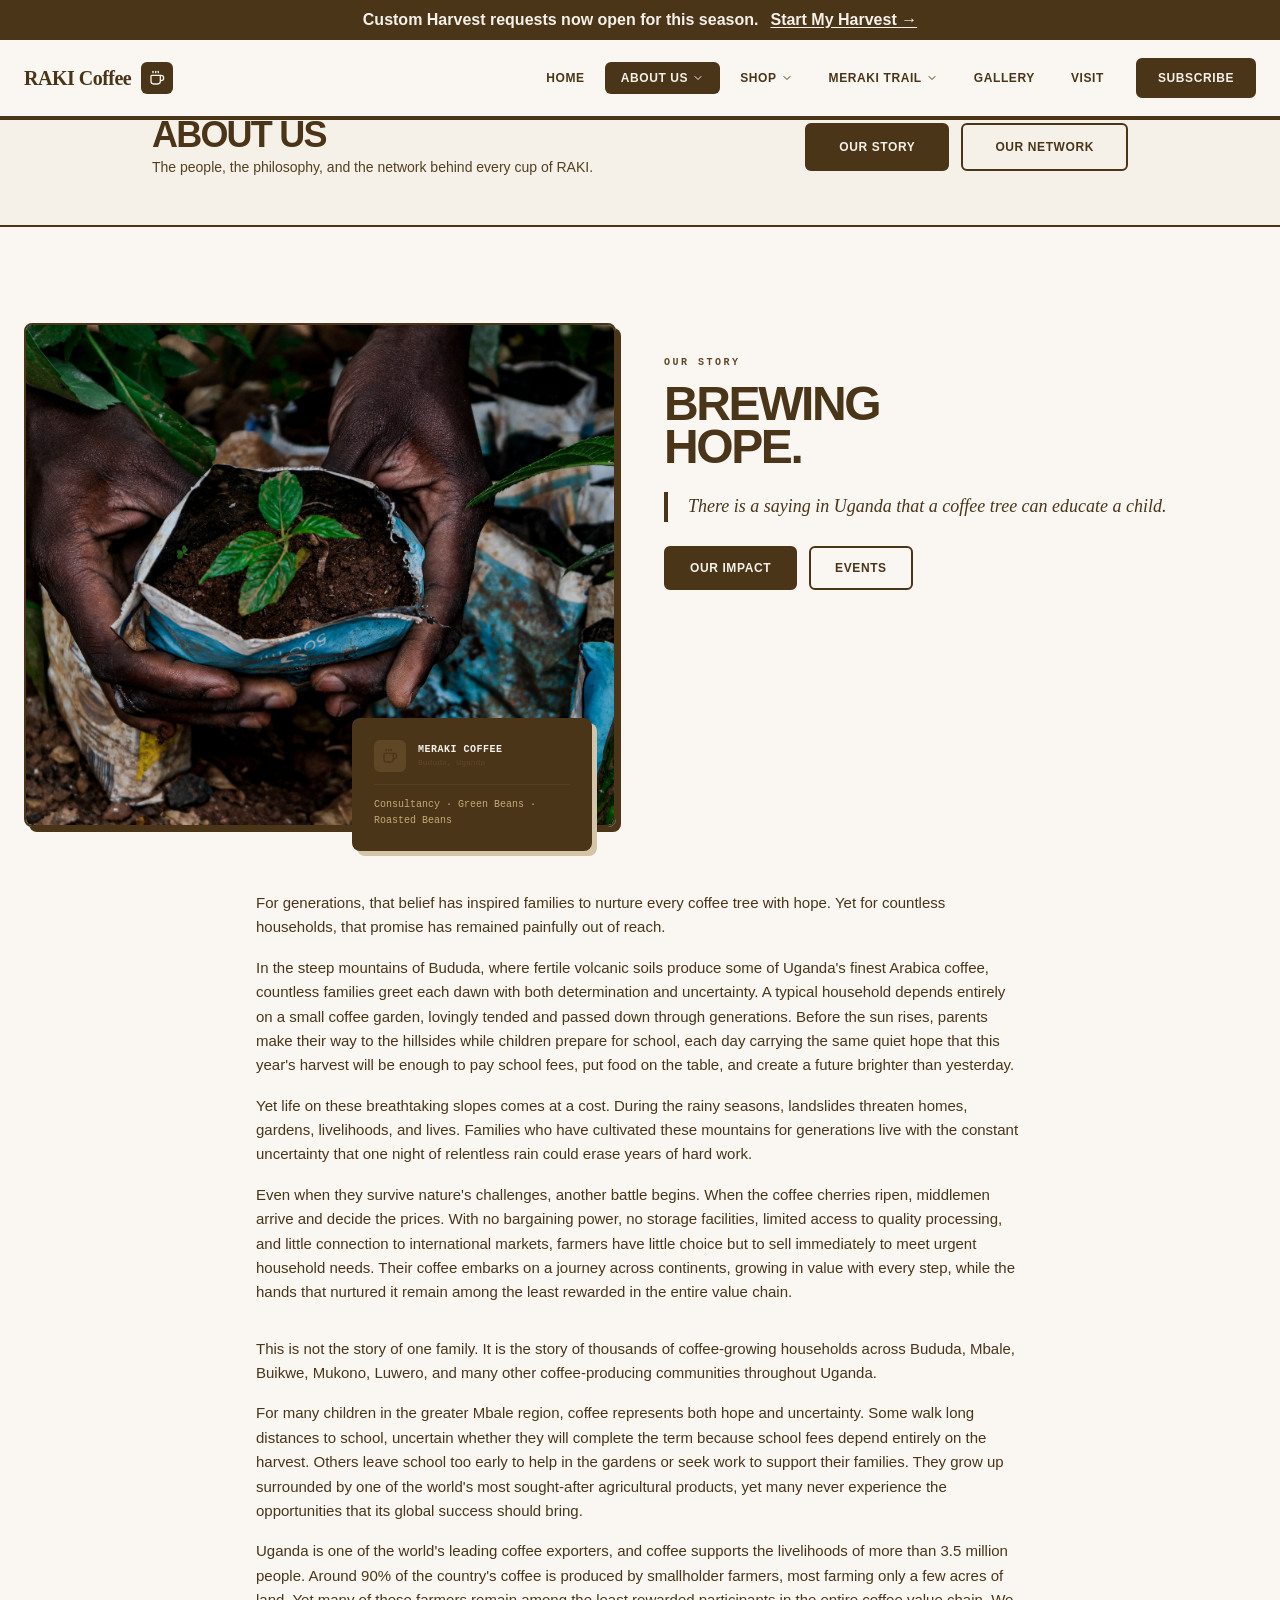
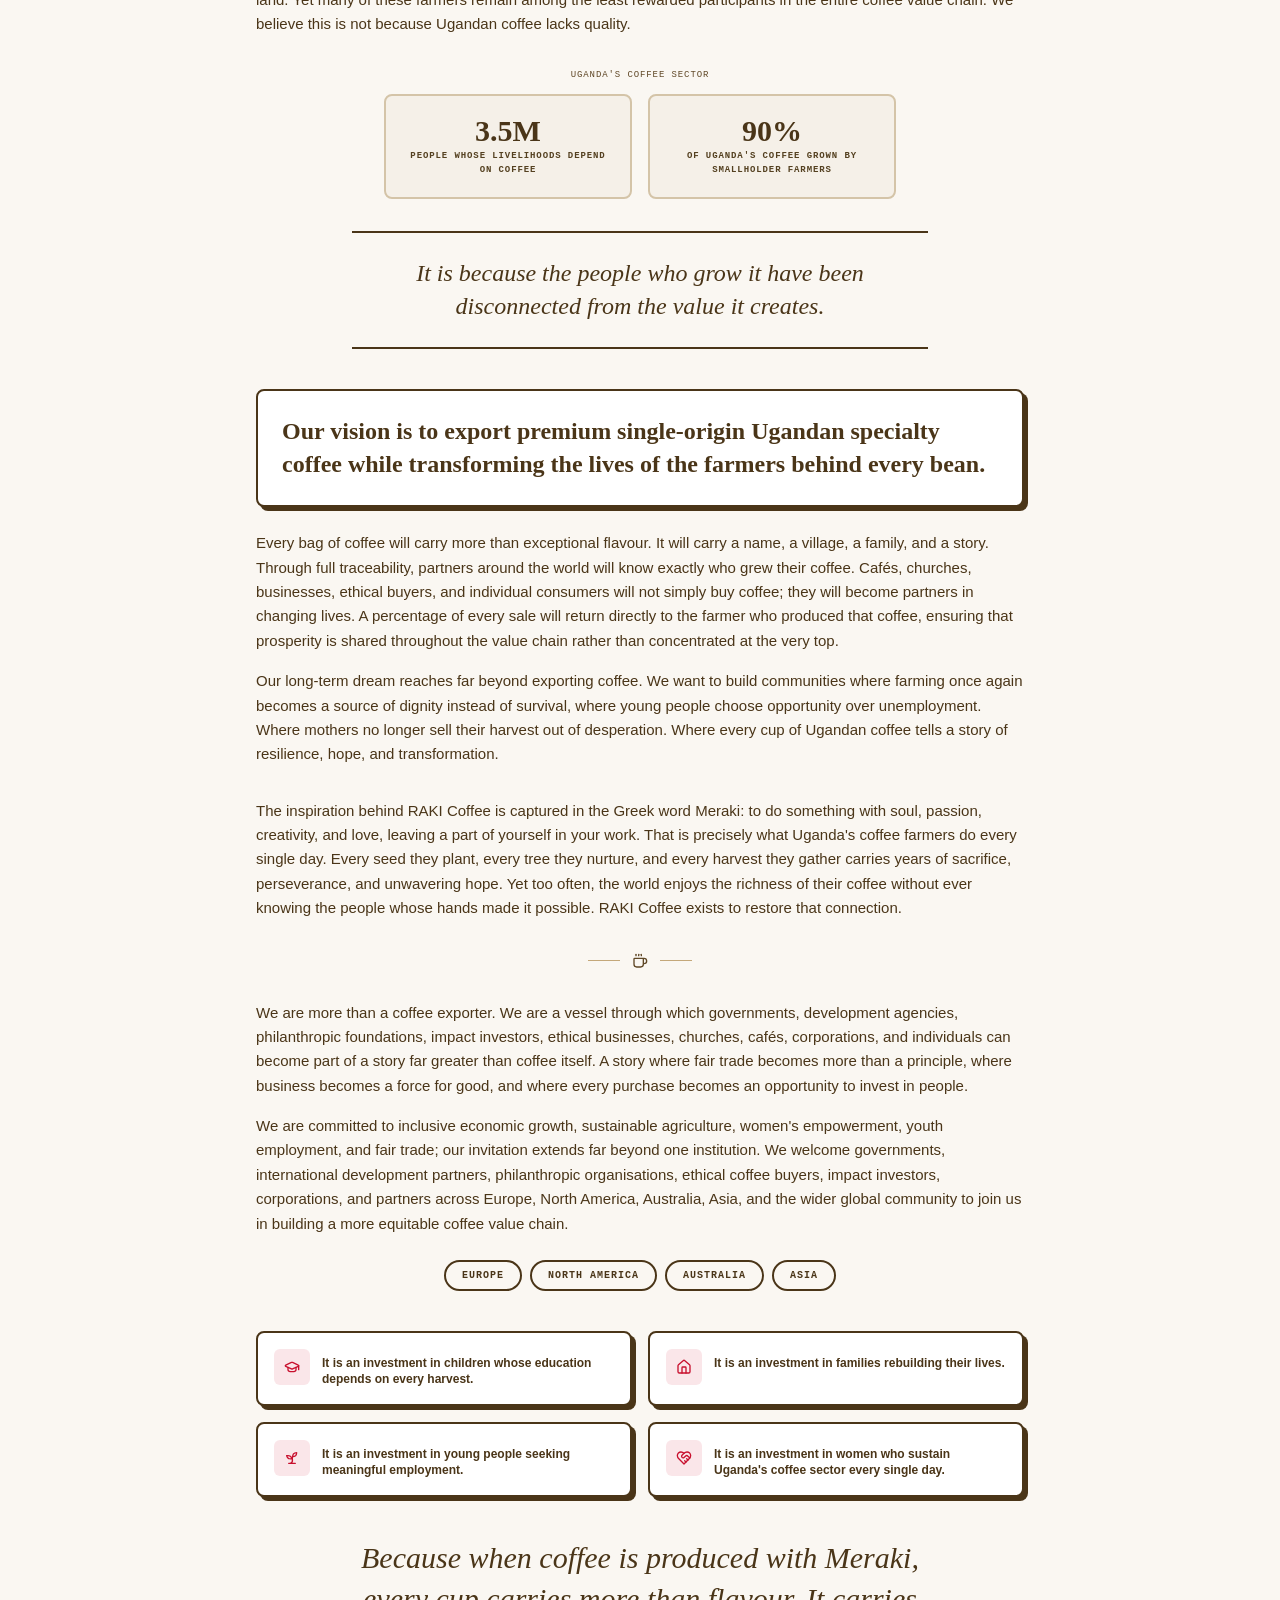
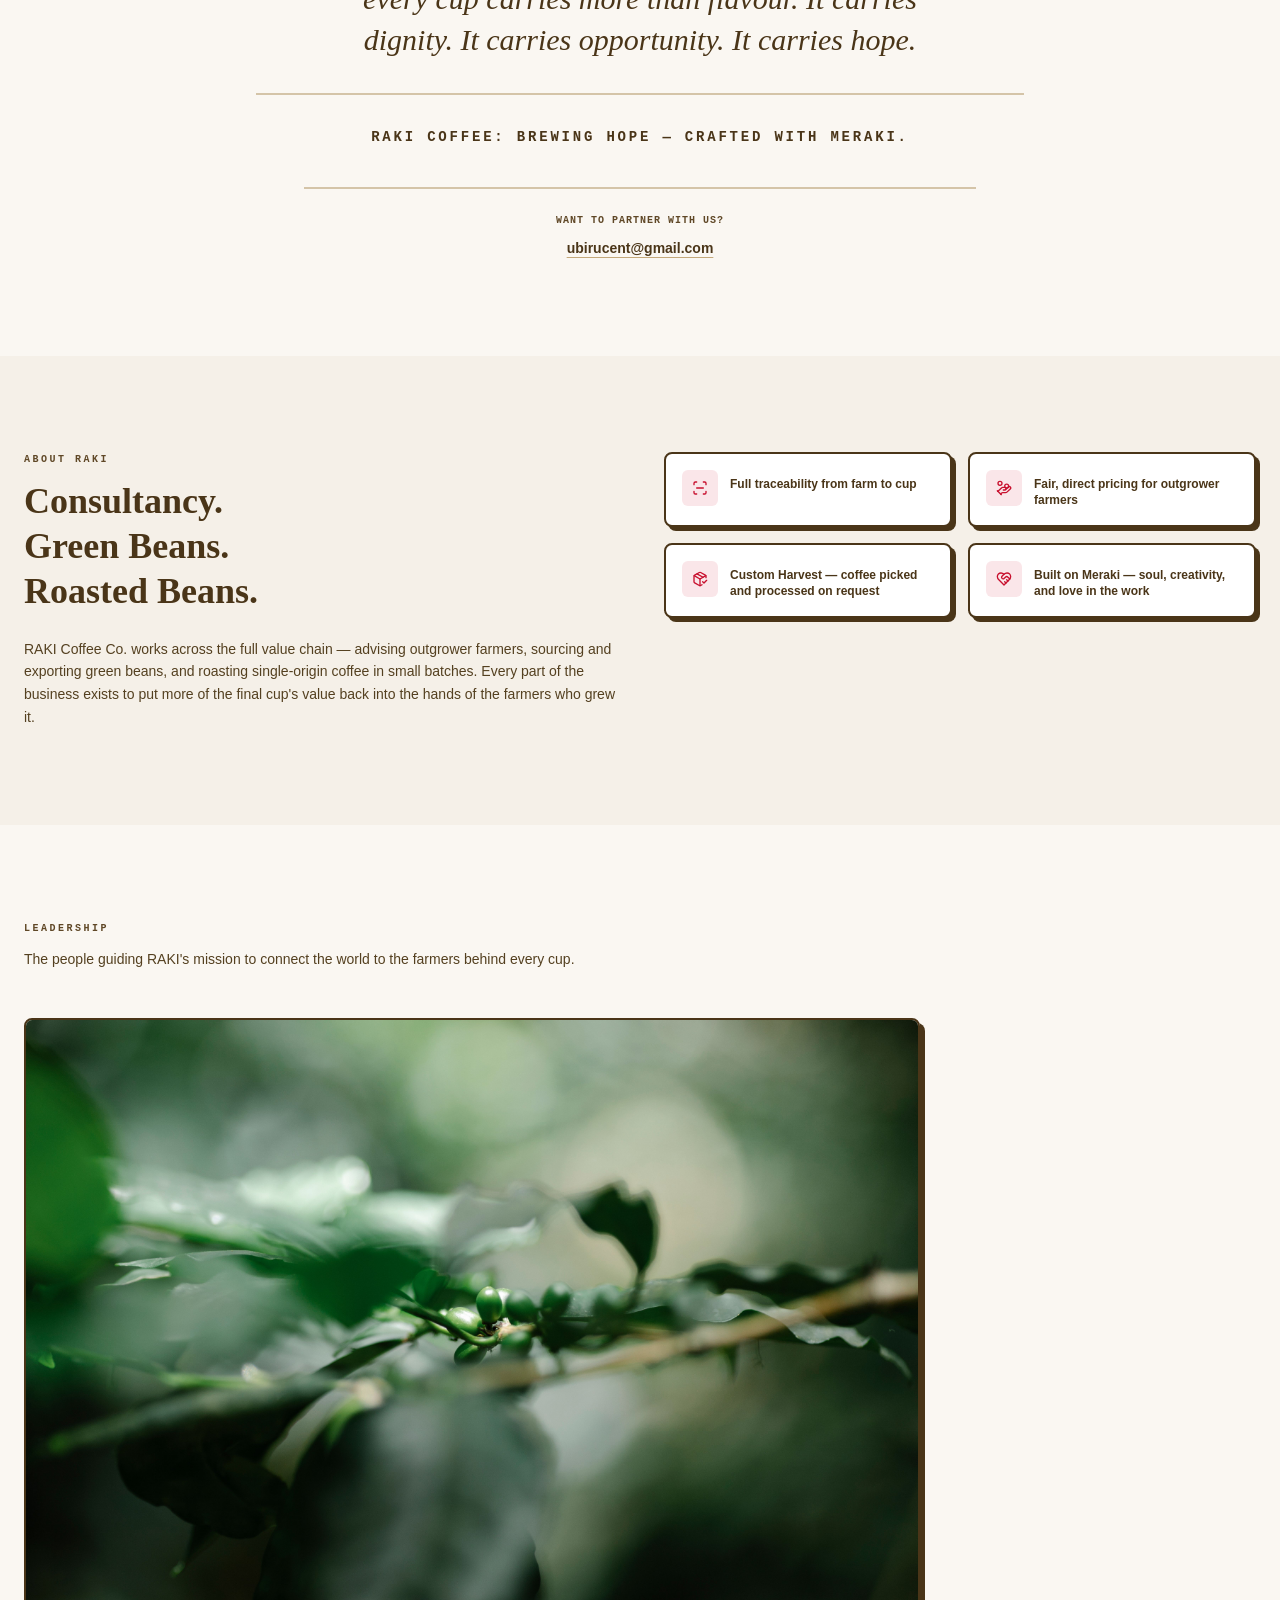
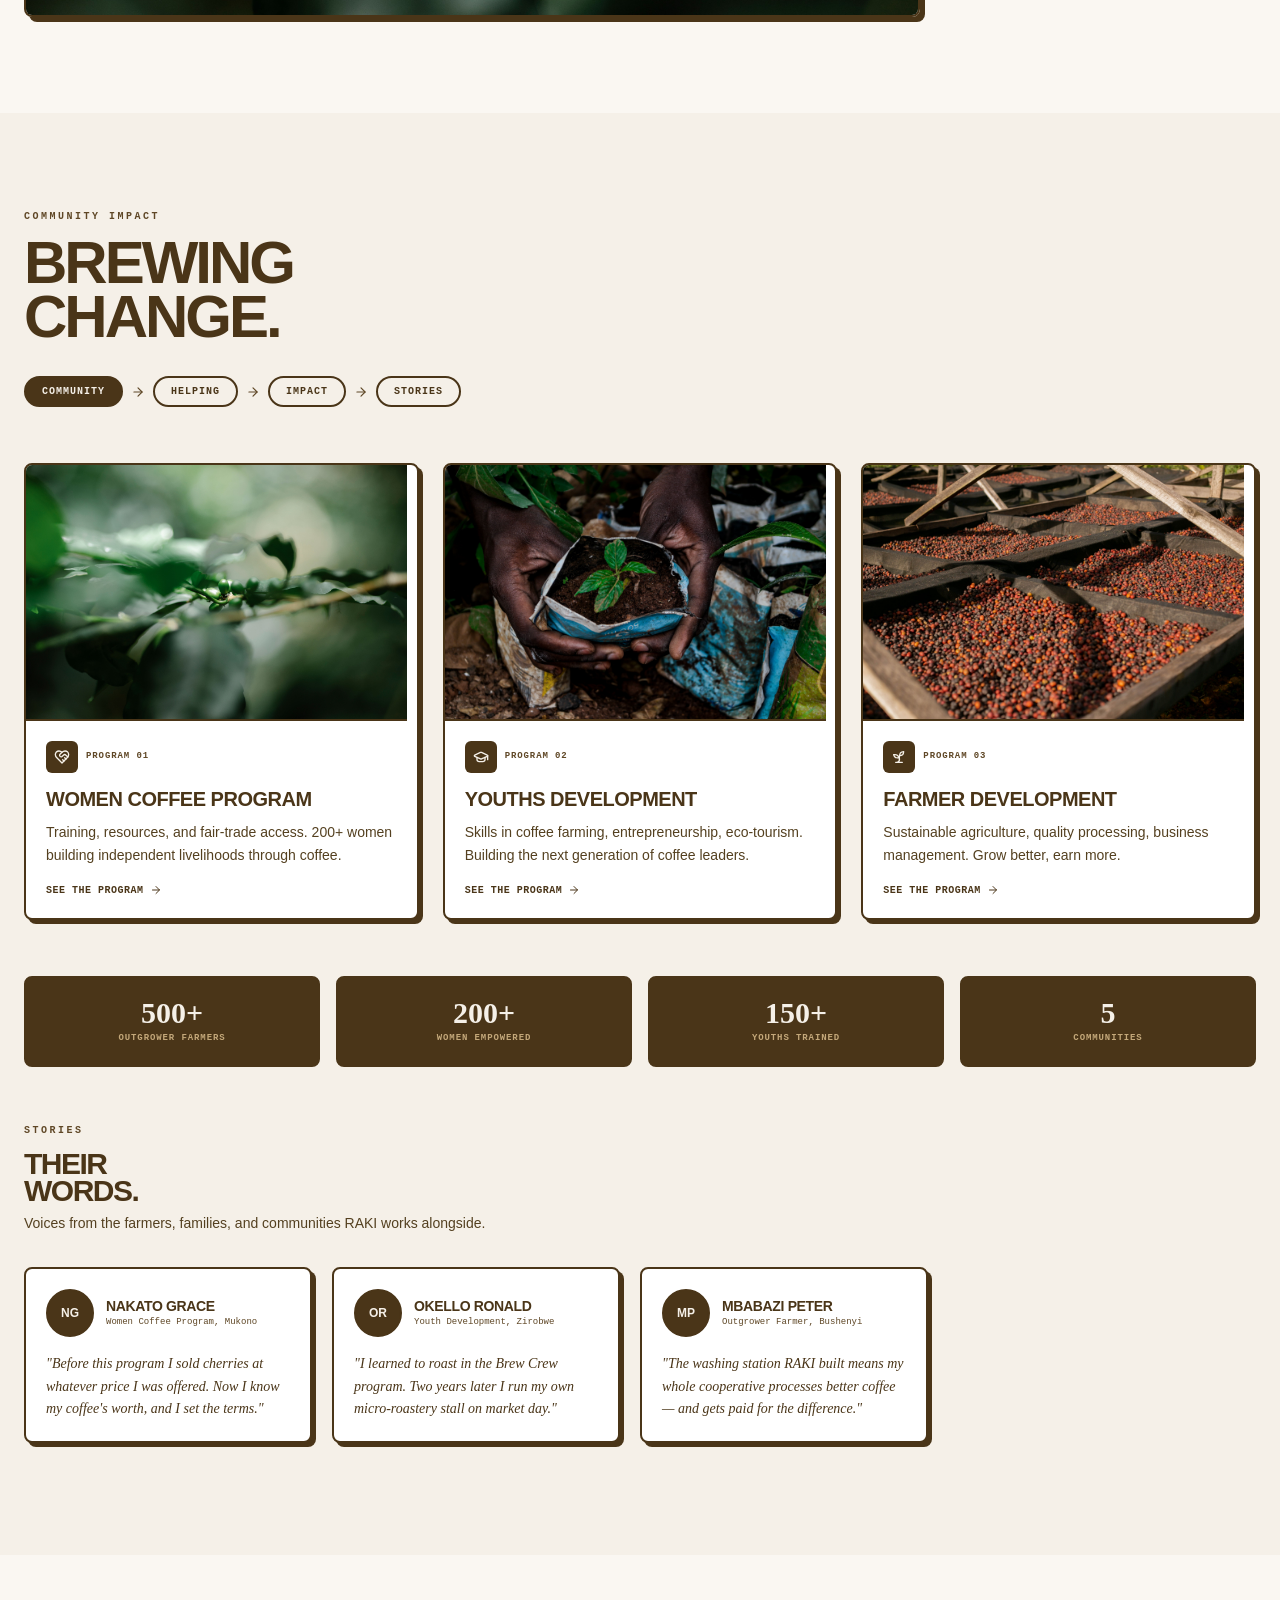
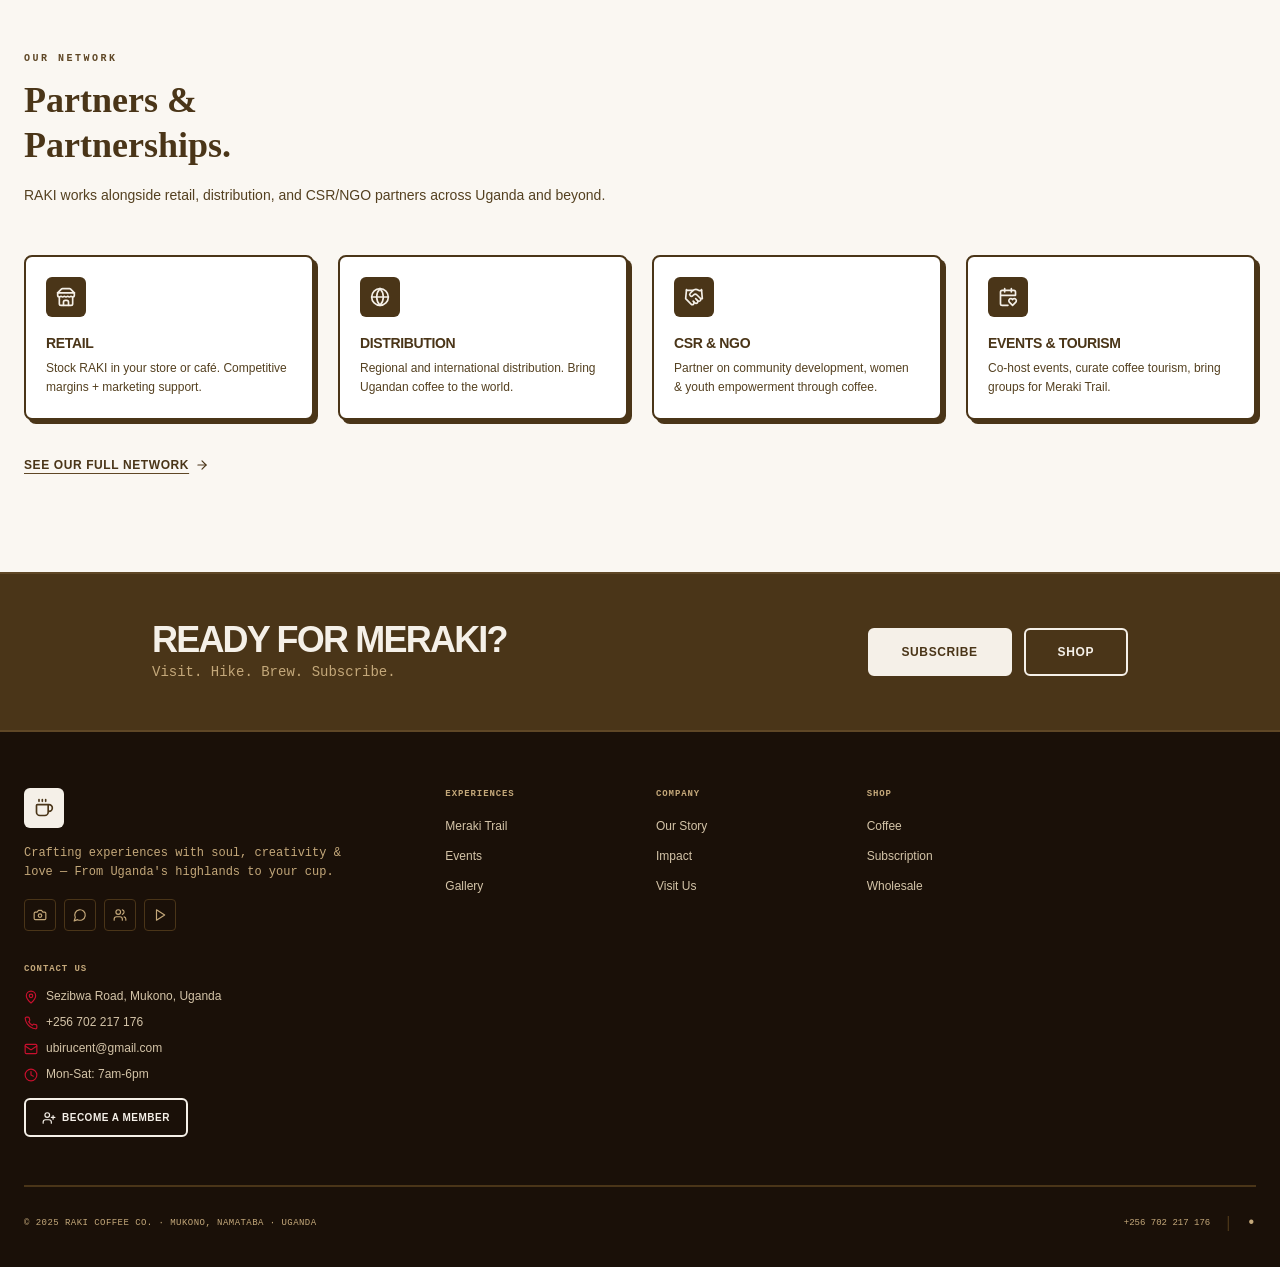
==== commit 79ad2eae: "Update About Us — RAKI Coffee Co..html" ====
--- a/About Us — RAKI Coffee Co..html
+++ b/About Us — RAKI Coffee Co..html
@@ -320,7 +320,7 @@
             <div class="grid lg:grid-cols-2 gap-12 items-start mb-16">
                 <div class="relative">
                     <div class="border-2 border-bark-700 rounded-lg hard-shadow overflow-hidden">
-                        <img src="./About Us — RAKI Coffee Co._files/288-700x550.jpg" alt="RAKI Coffee farmers in Bududa, Uganda" class="w-full h-[500px] object-cover" loading="lazy" decoding="async">
+                        <img src="./assets/coffee/Coffee begins in shaded nurseries, where seedlings are nurtured for 6-9 months before they're strong enough to plant..jpg" alt="A farmer holding a young coffee seedling in the nursery" class="w-full h-[500px] object-cover" loading="lazy" decoding="async">
                     </div>
                     <div class="absolute -bottom-6 -right-3 md:right-6 bg-bark-700 text-sand p-5 border-2 border-bark-700 rounded-lg hard-shadow-sand max-w-[240px]">
                         <div class="flex items-center gap-3 mb-3 border-b border-bark-500 pb-3">
@@ -529,7 +529,7 @@
             </div>
             <div class="max-w-4xl">
                 <div class="border-2 border-bark-700 rounded-lg hard-shadow overflow-hidden">
-                    <img src="./About%20Us%20%E2%80%94%20RAKI%20Coffee%20Co..html" alt="The RAKI team and outgrower community" class="w-full h-auto object-cover" loading="lazy" decoding="async">
+                    <img src="./assets/coffee/Coffee Over 3-4 years, trees are pruned, mulched, and protected from pests using integrated, low-chemical methods..jpg" alt="A hand tending green coffee cherries on a coffee tree" class="w-full h-auto object-cover" loading="lazy" decoding="async">
                 </div>
             </div>
         </div>
@@ -556,9 +556,9 @@
 
             <div id="programs" class="grid lg:grid-cols-3 gap-6 mb-14">
                 
-                    <button type="button" class="card-hover bg-white border-2 border-bark-700 rounded-lg hard-shadow-sm overflow-hidden text-left w-full flex flex-col h-full" data-program="%7B%22title%22%3A%22Women%20Coffee%20Program%22%2C%22description%22%3A%22Training%2C%20resources%2C%20and%20fair-trade%20access.%20200%2B%20women%20building%20independent%20livelihoods%20through%20coffee.%22%2C%22details%22%3A%22Our%20Women%20Coffee%20Program%20is%20transforming%20lives%20across%20Uganda's%20coffee-growing%20regions.%20Since%202019%2C%20we've%20empowered%20over%20200%20women%20with%20hands-on%20training%20in%20sustainable%20coffee%20farming%2C%20post-harvest%20processing%2C%20quality%20evaluation%2C%20and%20business%20management.%20Participants%20receive%20seedlings%2C%20tools%2C%20and%20ongoing%20mentorship%20from%20our%20agronomy%20team.%20The%20program%20includes%20micro-loan%20access%20through%20partner%20cooperatives%2C%20helping%20women%20establish%20independent%20coffee%20businesses.%20Graduates%20have%20seen%20an%20average%2040%25%20increase%20in%20household%20income%2C%20with%20many%20now%20mentoring%20new%20participants.%20We%20provide%20fair-trade%20market%20access%2C%20ensuring%20women%20receive%20premium%20prices%20for%20their%20quality%20beans.%22%2C%22image%22%3A%22https%3A%2F%2Fpicsum.photos%2Fseed%2Fwomen-farming-africa%2F500%2F350.jpg%22%2C%22icon%22%3A%22heart-handshake%22%7D" onclick="openDetailModal(JSON.parse(decodeURIComponent(this.dataset.program)))">
+                    <button type="button" class="card-hover bg-white border-2 border-bark-700 rounded-lg hard-shadow-sm overflow-hidden text-left w-full flex flex-col h-full" data-program="%7B%22title%22%3A%22Women%20Coffee%20Program%22%2C%22description%22%3A%22Training%2C%20resources%2C%20and%20fair-trade%20access.%20200%2B%20women%20building%20independent%20livelihoods%20through%20coffee.%22%2C%22details%22%3A%22Our%20Women%20Coffee%20Program%20is%20transforming%20lives%20across%20Uganda's%20coffee-growing%20regions.%20Since%202019%2C%20we've%20empowered%20over%20200%20women%20with%20hands-on%20training%20in%20sustainable%20coffee%20farming%2C%20post-harvest%20processing%2C%20quality%20evaluation%2C%20and%20business%20management.%20Participants%20receive%20seedlings%2C%20tools%2C%20and%20ongoing%20mentorship%20from%20our%20agronomy%20team.%20The%20program%20includes%20micro-loan%20access%20through%20partner%20cooperatives%2C%20helping%20women%20establish%20independent%20coffee%20businesses.%20Graduates%20have%20seen%20an%20average%2040%25%20increase%20in%20household%20income%2C%20with%20many%20now%20mentoring%20new%20participants.%20We%20provide%20fair-trade%20market%20access%2C%20ensuring%20women%20receive%20premium%20prices%20for%20their%20quality%20beans.%22%2C%22image%22%3A%22.%2Fassets%2Fcoffee%2FCoffee%20Over%203-4%20years%2C%20trees%20are%20pruned%2C%20mulched%2C%20and%20protected%20from%20pests%20using%20integrated%2C%20low-chemical%20methods..jpg%22%2C%22icon%22%3A%22heart-handshake%22%7D" onclick="openDetailModal(JSON.parse(decodeURIComponent(this.dataset.program)))">
                         <div class="h-64 overflow-hidden border-b-2 border-bark-700 flex-shrink-0">
-                            <img src="./About Us — RAKI Coffee Co._files/1078-500x350.jpg" alt="Women Coffee Program" class="w-full h-full object-cover" loading="lazy" decoding="async">
+                            <img src="./assets/coffee/Coffee Over 3-4 years, trees are pruned, mulched, and protected from pests using integrated, low-chemical methods..jpg" alt="A hand tending green coffee cherries on a coffee tree" class="w-full h-full object-cover" loading="lazy" decoding="async">
                         </div>
                         <div class="p-5 flex flex-col flex-1">
                             <div class="flex items-center gap-2 mb-3">
@@ -576,9 +576,9 @@
                         </div>
                     </button>
                 
-                    <button type="button" class="card-hover bg-white border-2 border-bark-700 rounded-lg hard-shadow-sm overflow-hidden text-left w-full flex flex-col h-full" data-program="%7B%22title%22%3A%22Youths%20Development%22%2C%22description%22%3A%22Skills%20in%20coffee%20farming%2C%20entrepreneurship%2C%20eco-tourism.%20Building%20the%20next%20generation%20of%20coffee%20leaders.%22%2C%22details%22%3A%22Investing%20in%20Uganda's%20future%20means%20investing%20in%20its%20youth.%20Our%20Youth%20Development%20program%20has%20trained%20over%20150%20young%20people%20in%20modern%20coffee%20farming%20techniques%2C%20processing%20methods%2C%20and%20specialty%20coffee%20skills.%20Beyond%20agriculture%2C%20participants%20learn%20entrepreneurship%2C%20digital%20marketing%2C%20and%20eco-tourism%20management%20%E2%80%94%20skills%20needed%20to%20build%20sustainable%20businesses%20in%20the%20coffee%20value%20chain.%20The%20program%20partners%20with%20local%20vocational%20institutions%20and%20offers%20certification%20pathways.%20Many%20graduates%20have%20launched%20their%20own%20coffee-related%20enterprises%2C%20from%20micro-roasteries%20to%20coffee%20tourism%20ventures.%20Our%20youth-led%20%5C%22Brew%20Crew%5C%22%20barista%20team%20now%20serves%20at%20events%20across%20the%20region.%22%2C%22image%22%3A%22https%3A%2F%2Fpicsum.photos%2Fseed%2Fyouth-learning-uganda%2F500%2F350.jpg%22%2C%22icon%22%3A%22graduation-cap%22%7D" onclick="openDetailModal(JSON.parse(decodeURIComponent(this.dataset.program)))">
+                    <button type="button" class="card-hover bg-white border-2 border-bark-700 rounded-lg hard-shadow-sm overflow-hidden text-left w-full flex flex-col h-full" data-program="%7B%22title%22%3A%22Youths%20Development%22%2C%22description%22%3A%22Skills%20in%20coffee%20farming%2C%20entrepreneurship%2C%20eco-tourism.%20Building%20the%20next%20generation%20of%20coffee%20leaders.%22%2C%22details%22%3A%22Investing%20in%20Uganda's%20future%20means%20investing%20in%20its%20youth.%20Our%20Youth%20Development%20program%20has%20trained%20over%20150%20young%20people%20in%20modern%20coffee%20farming%20techniques%2C%20processing%20methods%2C%20and%20specialty%20coffee%20skills.%20Beyond%20agriculture%2C%20participants%20learn%20entrepreneurship%2C%20digital%20marketing%2C%20and%20eco-tourism%20management%20%E2%80%94%20skills%20needed%20to%20build%20sustainable%20businesses%20in%20the%20coffee%20value%20chain.%20The%20program%20partners%20with%20local%20vocational%20institutions%20and%20offers%20certification%20pathways.%20Many%20graduates%20have%20launched%20their%20own%20coffee-related%20enterprises%2C%20from%20micro-roasteries%20to%20coffee%20tourism%20ventures.%20Our%20youth-led%20%5C%22Brew%20Crew%5C%22%20barista%20team%20now%20serves%20at%20events%20across%20the%20region.%22%2C%22image%22%3A%22.%2Fassets%2Fcoffee%2FCoffee%20begins%20in%20shaded%20nurseries%2C%20where%20seedlings%20are%20nurtured%20for%206-9%20months%20before%20they%27re%20strong%20enough%20to%20plant..jpg%22%2C%22icon%22%3A%22graduation-cap%22%7D" onclick="openDetailModal(JSON.parse(decodeURIComponent(this.dataset.program)))">
                         <div class="h-64 overflow-hidden border-b-2 border-bark-700 flex-shrink-0">
-                            <img src="./About Us — RAKI Coffee Co._files/9-500x350.jpg" alt="Youths Development" class="w-full h-full object-cover" loading="lazy" decoding="async">
+                            <img src="./assets/coffee/Coffee begins in shaded nurseries, where seedlings are nurtured for 6-9 months before they're strong enough to plant..jpg" alt="Young coffee seedlings growing in a nursery" class="w-full h-full object-cover" loading="lazy" decoding="async">
                         </div>
                         <div class="p-5 flex flex-col flex-1">
                             <div class="flex items-center gap-2 mb-3">
@@ -596,9 +596,9 @@
                         </div>
                     </button>
                 
-                    <button type="button" class="card-hover bg-white border-2 border-bark-700 rounded-lg hard-shadow-sm overflow-hidden text-left w-full flex flex-col h-full" data-program="%7B%22title%22%3A%22Farmer%20Development%22%2C%22description%22%3A%22Sustainable%20agriculture%2C%20quality%20processing%2C%20business%20management.%20Grow%20better%2C%20earn%20more.%22%2C%22details%22%3A%22Strong%20coffee%20starts%20with%20strong%20farmers.%20Our%20Farmer%20Development%20program%20works%20directly%20with%20over%20500%20outgrower%20farmers%20across%20five%20districts%2C%20providing%20technical%20training%20in%20soil%20management%2C%20shade-grown%20techniques%2C%20integrated%20pest%20management%2C%20and%20water%20conservation.%20We%20invest%20in%20shared%20processing%20infrastructure%20%E2%80%94%20washing%20stations%2C%20drying%20beds%2C%20and%20cupping%20labs%20%E2%80%94%20that%20elevate%20quality%20across%20the%20network.%20Our%20agronomy%20team%20conducts%20regular%20farm%20visits%2C%20soil%20testing%2C%20and%20provides%20personalized%20improvement%20plans.%20Business%20training%20helps%20farmers%20understand%20market%20dynamics%2C%20negotiate%20fair%20prices%2C%20and%20form%20effective%20cooperatives.%20The%20result%3A%20better%20coffee%2C%20better%20livelihoods%2C%20and%20a%20more%20sustainable%20supply%20chain.%22%2C%22image%22%3A%22https%3A%2F%2Fpicsum.photos%2Fseed%2Ffarmer-training-coffee%2F500%2F350.jpg%22%2C%22icon%22%3A%22sprout%22%7D" onclick="openDetailModal(JSON.parse(decodeURIComponent(this.dataset.program)))">
+                    <button type="button" class="card-hover bg-white border-2 border-bark-700 rounded-lg hard-shadow-sm overflow-hidden text-left w-full flex flex-col h-full" data-program="%7B%22title%22%3A%22Farmer%20Development%22%2C%22description%22%3A%22Sustainable%20agriculture%2C%20quality%20processing%2C%20business%20management.%20Grow%20better%2C%20earn%20more.%22%2C%22details%22%3A%22Strong%20coffee%20starts%20with%20strong%20farmers.%20Our%20Farmer%20Development%20program%20works%20directly%20with%20over%20500%20outgrower%20farmers%20across%20five%20districts%2C%20providing%20technical%20training%20in%20soil%20management%2C%20shade-grown%20techniques%2C%20integrated%20pest%20management%2C%20and%20water%20conservation.%20We%20invest%20in%20shared%20processing%20infrastructure%20%E2%80%94%20washing%20stations%2C%20drying%20beds%2C%20and%20cupping%20labs%20%E2%80%94%20that%20elevate%20quality%20across%20the%20network.%20Our%20agronomy%20team%20conducts%20regular%20farm%20visits%2C%20soil%20testing%2C%20and%20provides%20personalized%20improvement%20plans.%20Business%20training%20helps%20farmers%20understand%20market%20dynamics%2C%20negotiate%20fair%20prices%2C%20and%20form%20effective%20cooperatives.%20The%20result%3A%20better%20coffee%2C%20better%20livelihoods%2C%20and%20a%20more%20sustainable%20supply%20chain.%22%2C%22image%22%3A%22.%2Fassets%2Fcoffee%2FCherries%20are%20pulped%2C%20fermented%2C%20washed%2C%20and%20dried%20on%20raised%20beds%20%E2%80%94%20the%20step%20that%20shapes%20most%20of%20the%20final%20flavor..jpg%22%2C%22icon%22%3A%22sprout%22%7D" onclick="openDetailModal(JSON.parse(decodeURIComponent(this.dataset.program)))">
                         <div class="h-64 overflow-hidden border-b-2 border-bark-700 flex-shrink-0">
-                            <img src="./About Us — RAKI Coffee Co._files/1083-500x350.jpg" alt="Farmer Development" class="w-full h-full object-cover" loading="lazy" decoding="async">
+                            <img src="./assets/coffee/Cherries are pulped, fermented, washed, and dried on raised beds — the step that shapes most of the final flavor..jpg" alt="Processed coffee drying on raised beds" class="w-full h-full object-cover" loading="lazy" decoding="async">
                         </div>
                         <div class="p-5 flex flex-col flex-1">
                             <div class="flex items-center gap-2 mb-3">
@@ -651,7 +651,7 @@
                     
                         <div class="flex-shrink-0 w-72 snap-start border-2 border-bark-700 rounded-lg bg-white hard-shadow-sm p-5">
                             <div class="flex items-center gap-3 mb-4">
-                                <img src="./About Us — RAKI Coffee Co._files/557-500x500.jpg" alt="Nakato Grace" class="w-12 h-12 rounded-full object-cover border-2 border-bark-700" loading="lazy" decoding="async">
+                                <span class="w-12 h-12 rounded-full bg-bark-700 text-sand border-2 border-bark-700 flex items-center justify-center font-bold text-xs" aria-hidden="true">NG</span>
                                 <div>
                                     <p class="text-sm font-bold uppercase tracking-tight">Nakato Grace</p>
                                     <p class="text-[9px] font-mono text-bark-400">Women Coffee Program, Mukono</p>
@@ -662,7 +662,7 @@
                     
                         <div class="flex-shrink-0 w-72 snap-start border-2 border-bark-700 rounded-lg bg-white hard-shadow-sm p-5">
                             <div class="flex items-center gap-3 mb-4">
-                                <img src="./About Us — RAKI Coffee Co._files/345-500x500.jpg" alt="Okello Ronald" class="w-12 h-12 rounded-full object-cover border-2 border-bark-700" loading="lazy" decoding="async">
+                                <span class="w-12 h-12 rounded-full bg-bark-700 text-sand border-2 border-bark-700 flex items-center justify-center font-bold text-xs" aria-hidden="true">OR</span>
                                 <div>
                                     <p class="text-sm font-bold uppercase tracking-tight">Okello Ronald</p>
                                     <p class="text-[9px] font-mono text-bark-400">Youth Development, Zirobwe</p>
@@ -673,7 +673,7 @@
                     
                         <div class="flex-shrink-0 w-72 snap-start border-2 border-bark-700 rounded-lg bg-white hard-shadow-sm p-5">
                             <div class="flex items-center gap-3 mb-4">
-                                <img src="./About Us — RAKI Coffee Co._files/929-500x500.jpg" alt="Mbabazi Peter" class="w-12 h-12 rounded-full object-cover border-2 border-bark-700" loading="lazy" decoding="async">
+                                <span class="w-12 h-12 rounded-full bg-bark-700 text-sand border-2 border-bark-700 flex items-center justify-center font-bold text-xs" aria-hidden="true">MP</span>
                                 <div>
                                     <p class="text-sm font-bold uppercase tracking-tight">Mbabazi Peter</p>
                                     <p class="text-[9px] font-mono text-bark-400">Outgrower Farmer, Bushenyi</p>
@@ -871,7 +871,7 @@
                 <svg xmlns="http://www.w3.org/2000/svg" width="24" height="24" viewBox="0 0 24 24" fill="none" stroke="currentColor" stroke-width="2" stroke-linecap="round" stroke-linejoin="round" data-lucide="x" strokeWidth="1.5" class="lucide lucide-x w-5 h-5"><path d="M18 6 6 18"></path><path d="m6 6 12 12"></path></svg>
             </button>
             <div class="detail-modal-image">
-                <img id="detail-modal-img" src="./About%20Us%20%E2%80%94%20RAKI%20Coffee%20Co..html" alt="" loading="lazy" decoding="async">
+                <img id="detail-modal-img" alt="" loading="lazy" decoding="async">
             </div>
             <div class="detail-modal-content">
                 <span id="detail-modal-badge" class="text-[9px] font-mono font-bold uppercase tracking-widest text-bark-400 bg-bark-50 border border-bark-200 px-2 py-1 rounded inline-block mb-3"></span>
--- a/About Us — RAKI Coffee Co._files/styles.css
+++ b/About Us — RAKI Coffee Co._files/styles.css
@@ -0,0 +1,333 @@
+* { font-family: 'Inter', sans-serif; }
+html, body { overflow-x: hidden; max-width: 100vw; }
+html { scroll-padding-top: var(--header-h, 88px); }
+.font-display { font-family: "Playfair Display", serif; }
+.font-mono { font-family: ui-monospace, SFMono-Regular, Menlo, monospace; }
+::selection { background: #4A3518; color: #F5F0E8; }
+
+.skip-link {
+    position: absolute;
+    top: -100px;
+    left: 1rem;
+    z-index: 200;
+    background: #4A3518;
+    color: #F5F0E8;
+    font-family: ui-monospace, SFMono-Regular, Menlo, monospace;
+    font-size: 11px;
+    font-weight: 700;
+    text-transform: uppercase;
+    letter-spacing: 0.1em;
+    padding: 0.75rem 1.25rem;
+    border-radius: 0.375rem;
+    transition: top 0.15s ease;
+}
+.skip-link:focus { top: 1rem; }
+
+#navbar { transition: padding 0.2s ease, box-shadow 0.2s ease; }
+#navbar.nav-scrolled { padding-top: 2px; padding-bottom: 2px; box-shadow: 0 2px 0 0 #4A3518; }
+#navbar .nav-link { position: relative; }
+#navbar .nav-link.nav-link-active { background: #4A3518; color: #F5F0E8; }
+#mobile-menu {
+    max-height: calc(100vh - var(--header-h, 88px));
+    max-height: calc(100dvh - var(--header-h, 88px));
+    overscroll-behavior: contain;
+}
+
+.nav-dropdown-menu {
+    position: absolute;
+    top: 100%;
+    left: 0;
+    margin-top: 0.25rem;
+    min-width: 200px;
+    background: #FAF7F2;
+    border: 2px solid #4A3518;
+    border-radius: 0.5rem;
+    box-shadow: 4px 4px 0px #4A3518;
+    padding: 0.4rem;
+    opacity: 0;
+    transform: translateY(-6px);
+    visibility: hidden;
+    pointer-events: none;
+    transition: opacity 0.15s ease, transform 0.15s ease;
+    z-index: 10;
+}
+.nav-dropdown:hover .nav-dropdown-menu,
+.nav-dropdown:focus-within .nav-dropdown-menu,
+.nav-dropdown.open .nav-dropdown-menu {
+    opacity: 1;
+    transform: translateY(0);
+    visibility: visible;
+    pointer-events: auto;
+}
+.nav-dropdown-chevron { transition: transform 0.15s ease; }
+.nav-dropdown:hover .nav-dropdown-chevron,
+.nav-dropdown:focus-within .nav-dropdown-chevron,
+.nav-dropdown.open .nav-dropdown-chevron { transform: rotate(180deg); }
+.nav-dropdown-item {
+    display: block;
+    padding: 0.55rem 0.75rem;
+    border-radius: 0.375rem;
+    font-size: 11px;
+    font-weight: 700;
+    text-transform: uppercase;
+    letter-spacing: 0.05em;
+    color: #4A3518;
+    transition: background 0.1s ease, color 0.1s ease;
+}
+.nav-dropdown-item:hover { background: #4A3518; color: #F5F0E8; }
+
+.mobile-accordion-panel.open { display: block !important; }
+.mobile-accordion-trigger[aria-expanded="true"] .mobile-accordion-icon { transform: rotate(180deg); }
+
+a:focus-visible, button:focus-visible, input:focus-visible, textarea:focus-visible, select:focus-visible, [tabindex]:focus-visible {
+    outline: 2px solid #F5F0E8;
+    outline-offset: 2px;
+}
+.bg-cream a:focus-visible, .bg-sand a:focus-visible, .bg-white a:focus-visible,
+.bg-cream button:focus-visible, .bg-sand button:focus-visible, .bg-white button:focus-visible {
+    outline-color: #4A3518;
+}
+
+@media (prefers-reduced-motion: reduce) {
+    html { scroll-behavior: auto !important; }
+    .marquee-track, .animate-hero-scroll, .typewriter-cursor, .promo-arrow-bounce:hover, .promo-arrow-bounce:focus-visible { animation: none !important; }
+    section, .card-hover, #navbar { transition: none !important; }
+    .ambient-canvas { display: none; }
+}
+
+@keyframes arrowBounceX {
+    0%, 100% { transform: translateX(0); }
+    50% { transform: translateX(4px); }
+}
+.promo-arrow-bounce:hover,
+.promo-arrow-bounce:focus-visible {
+    animation: arrowBounceX 0.6s ease-in-out infinite;
+}
+
+.typewriter-cursor {
+    display: inline-block;
+    margin-left: 2px;
+    animation: typewriterBlink 1s step-end infinite;
+}
+@keyframes typewriterBlink {
+    0%, 100% { opacity: 1; }
+    50% { opacity: 0; }
+}
+
+.timeline-step { transition: opacity 0.5s ease, transform 0.5s ease; }
+@media (prefers-reduced-motion: reduce) {
+    .timeline-step { transition: none !important; }
+}
+
+@keyframes marquee {
+    0% { transform: translateX(0); }
+    100% { transform: translateX(-50%); }
+}
+.marquee-track { animation: marquee 20s linear infinite; }
+
+@keyframes heroScroll {
+    0% { transform: translateX(0); }
+    100% { transform: translateX(-50%); }
+}
+.animate-hero-scroll { animation: heroScroll 30s linear infinite; }
+
+.hard-shadow { box-shadow: 5px 5px 0px #4A3518; }
+.hard-shadow-sm { box-shadow: 4px 4px 0px #4A3518; }
+.hard-shadow-lg { box-shadow: 7px 7px 0px #4A3518; }
+.hard-shadow-white { box-shadow: 5px 5px 0px #F5F0E8; }
+.hard-shadow-sand { box-shadow: 5px 5px 0px #D4C4A8; }
+
+.card-hover { transition: transform 0.15s, box-shadow 0.15s; }
+.card-hover:hover {
+    transform: translate(-2px, -2px);
+    box-shadow: 7px 7px 0px #4A3518;
+}
+
+.detail-modal-overlay {
+    position: fixed;
+    inset: 0;
+    z-index: 100;
+    background: rgba(26, 16, 8, 0.7);
+    backdrop-filter: blur(4px);
+    display: flex;
+    align-items: center;
+    justify-content: center;
+    padding: 1.5rem;
+    opacity: 0;
+    pointer-events: none;
+    transition: opacity 0.25s ease;
+}
+.detail-modal-overlay.active {
+    opacity: 1;
+    pointer-events: auto;
+}
+.detail-modal {
+    background: #FAF7F2;
+    border: 2px solid #4A3518;
+    border-radius: 0.5rem;
+    box-shadow: 7px 7px 0px #4A3518;
+    max-width: 900px;
+    width: 100%;
+    max-height: 85vh;
+    overflow-y: auto;
+    position: relative;
+    transform: scale(0.95) translateY(10px);
+    transition: transform 0.25s ease;
+}
+.detail-modal-overlay.active .detail-modal {
+    transform: scale(1) translateY(0);
+}
+.detail-modal-close {
+    position: absolute;
+    top: 1rem;
+    right: 1rem;
+    z-index: 10;
+    width: 2.5rem;
+    height: 2.5rem;
+    display: flex;
+    align-items: center;
+    justify-content: center;
+    background: #FAF7F2;
+    border: 2px solid #4A3518;
+    border-radius: 0.5rem;
+    color: #4A3518;
+    cursor: pointer;
+    transition: background 0.15s, color 0.15s;
+}
+.detail-modal-close:hover {
+    background: #4A3518;
+    color: #F5F0E8;
+}
+.detail-modal-image {
+    width: 100%;
+    height: 300px;
+    overflow: hidden;
+    border-bottom: 2px solid #4A3518;
+}
+.detail-modal-image img {
+    width: 100%;
+    height: 100%;
+    object-fit: cover;
+}
+.detail-modal-content {
+    padding: 2rem;
+}
+@media (max-width: 640px) {
+    .detail-modal-image { height: 200px; }
+    .detail-modal-content { padding: 1.25rem; }
+    .detail-modal-content h2 { font-size: 1.5rem; }
+}
+
+.video-embed {
+    position: relative;
+    width: 100%;
+    min-height: 280px;
+    background: #2D1F0E;
+}
+.video-embed iframe,
+.video-embed video {
+    position: absolute;
+    inset: 0;
+    width: 100%;
+    height: 100%;
+    border: 0;
+    object-fit: cover;
+}
+.video-embed-placeholder {
+    display: flex;
+    flex-direction: column;
+    align-items: center;
+    justify-content: center;
+}
+
+.video-embed-facade {
+    cursor: pointer;
+    overflow: hidden;
+}
+.video-embed-facade img {
+    width: 100%;
+    height: 100%;
+    object-fit: cover;
+    opacity: 0.75;
+}
+.video-embed-play-btn {
+    position: absolute;
+    top: 50%;
+    left: 50%;
+    transform: translate(-50%, -50%);
+    width: 4rem;
+    height: 4rem;
+    border-radius: 9999px;
+    background: #F5F0E8;
+    color: #4A3518;
+    display: flex;
+    align-items: center;
+    justify-content: center;
+    box-shadow: 4px 4px 0px #2D1F0E;
+    transition: transform 0.15s;
+}
+.video-embed-facade:hover .video-embed-play-btn {
+    transform: translate(-50%, -50%) scale(1.08);
+}
+
+.outgrower-tab-list {
+    display: flex;
+    flex-wrap: wrap;
+    gap: 0.5rem;
+    margin-bottom: 1rem;
+}
+.outgrower-tabs .tab-btn {
+    font-family: ui-monospace, SFMono-Regular, Menlo, monospace;
+    font-size: 10px;
+    font-weight: 700;
+    text-transform: uppercase;
+    letter-spacing: 0.08em;
+    padding: 0.5rem 0.9rem;
+    border: 2px solid #4A3518;
+    border-radius: 0.375rem;
+    background: transparent;
+    color: #4A3518;
+    cursor: pointer;
+    transition: background 0.15s, color 0.15s;
+}
+.outgrower-tabs .tab-btn:hover {
+    background: #4A3518;
+    color: #F5F0E8;
+}
+.outgrower-tabs .tab-btn.active {
+    background: #4A3518;
+    color: #F5F0E8;
+}
+.outgrower-tabs .tab-panel {
+    display: none;
+}
+.outgrower-tabs .tab-panel.active {
+    display: block;
+}
+
+.gallery-filter-btn {
+    font-family: ui-monospace, SFMono-Regular, Menlo, monospace;
+    font-size: 10px;
+    font-weight: 700;
+    text-transform: uppercase;
+    letter-spacing: 0.08em;
+    padding: 0.5rem 0.9rem;
+    border: 2px solid #D4C4A8;
+    border-radius: 0.375rem;
+    background: transparent;
+    color: #D4C4A8;
+    cursor: pointer;
+    transition: background 0.15s, color 0.15s, border-color 0.15s;
+}
+.gallery-filter-btn:hover {
+    border-color: #F5F0E8;
+    color: #F5F0E8;
+}
+.gallery-filter-btn.active {
+    background: #F5F0E8;
+    border-color: #F5F0E8;
+    color: #4A3518;
+}
+.gallery-tile.gallery-hidden {
+    display: none;
+}
